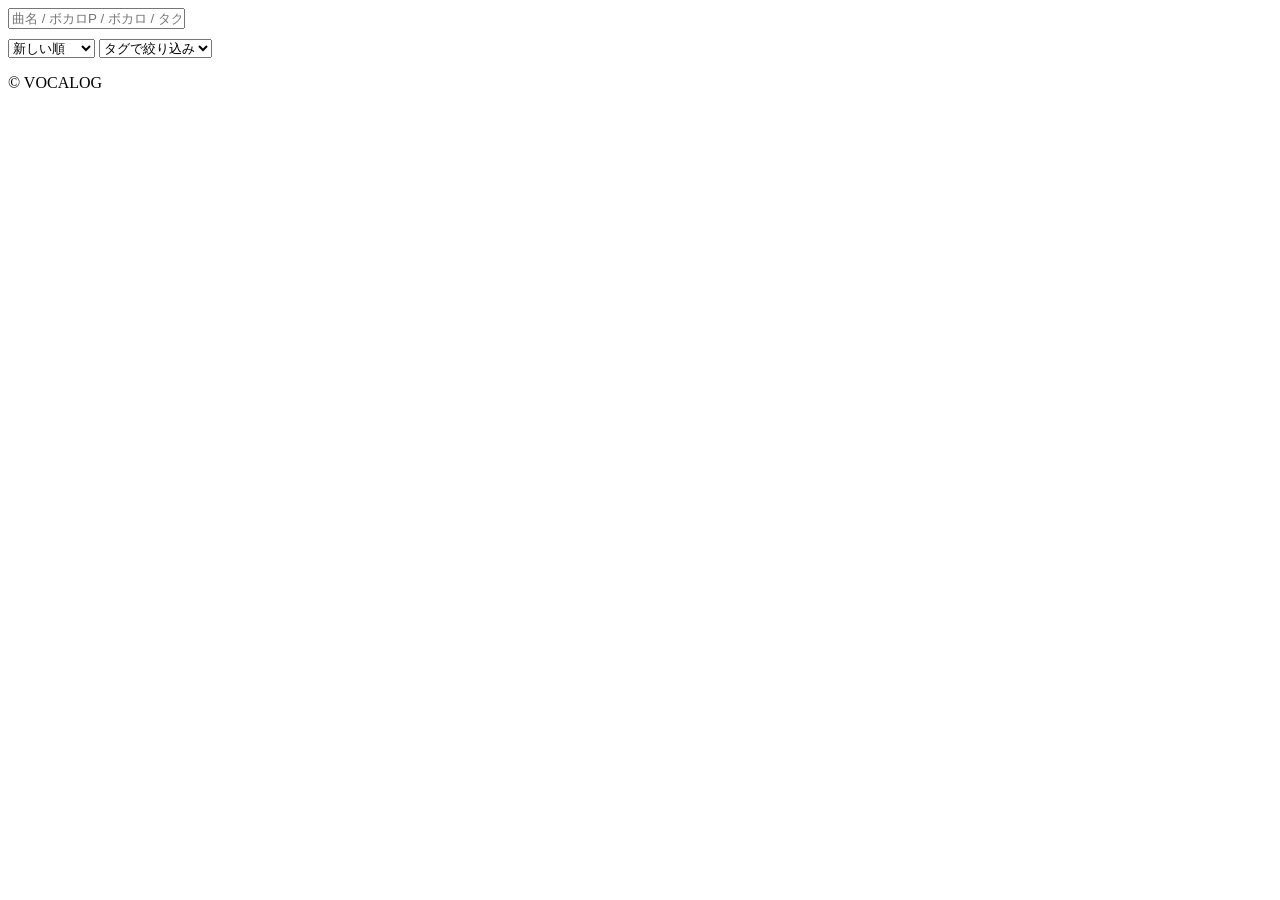
==== index.html @ 30a4adfd "Create index.html" ====
<!doctype html>
<html lang="ja" data-theme="light">
<head>
  <meta charset="utf-8" />
  <meta name="viewport" content="width=device-width, initial-scale=1" />
  <title>VOCALOG</title>
  <link rel="stylesheet" href="./styles.css" />
</head>
<body>
  <div id="header"></div>

  <main class="wrap">
    <div class="card">
      <input id="q" class="input" placeholder="曲名 / ボカロP / ボカロ / タグで検索" />
      <div class="row" style="margin-top:10px;">
        <select id="sort">
          <option value="new">新しい順</option>
          <option value="old">古い順</option>
          <option value="az">タイトル順</option>
        </select>
        <select id="tag">
          <option value="">タグで絞り込み</option>
        </select>
      </div>
      <p class="muted" id="count"></p>
    </div>
     
    <div id="list" class="grid"></div>
    <div class="footer">© VOCALOG</div>
  </main>

  <script src="./theme.js"></script>
  <script type="module" src="./songlist.js"></script>
</body>
</html>
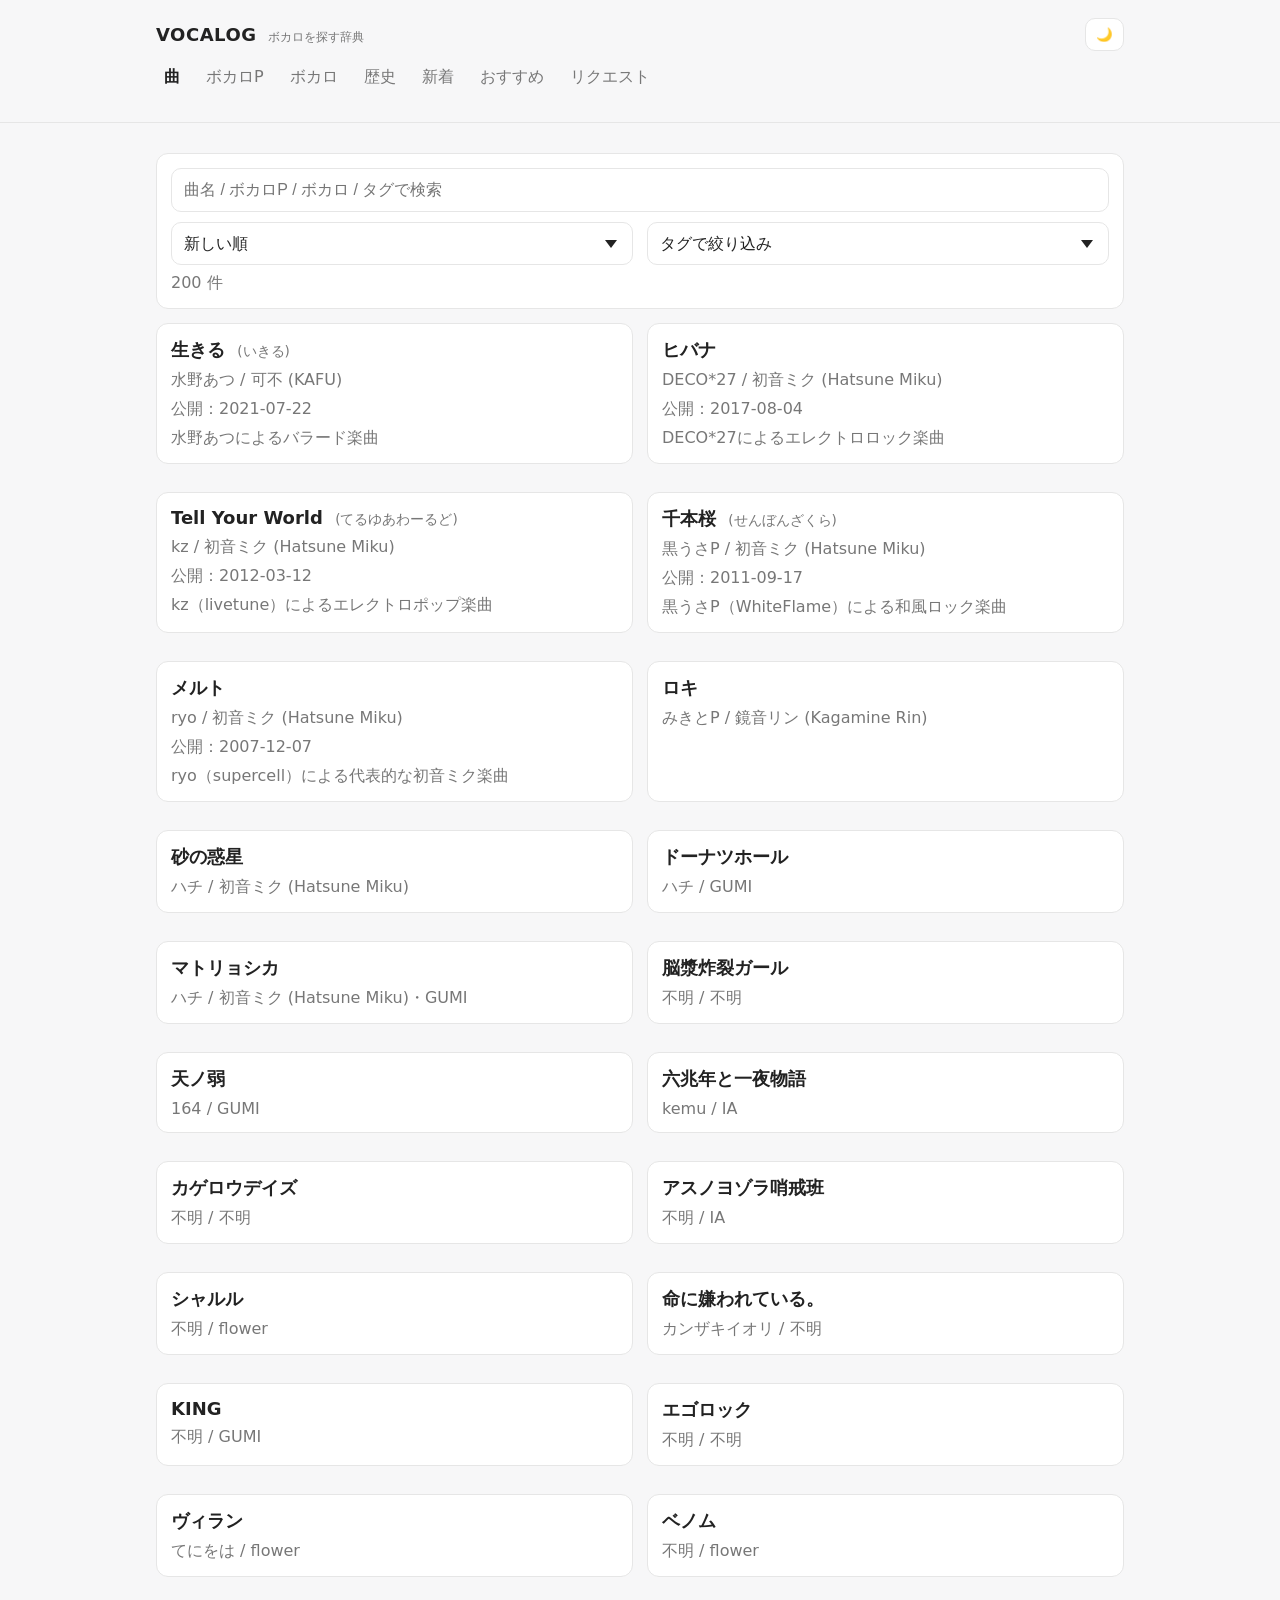
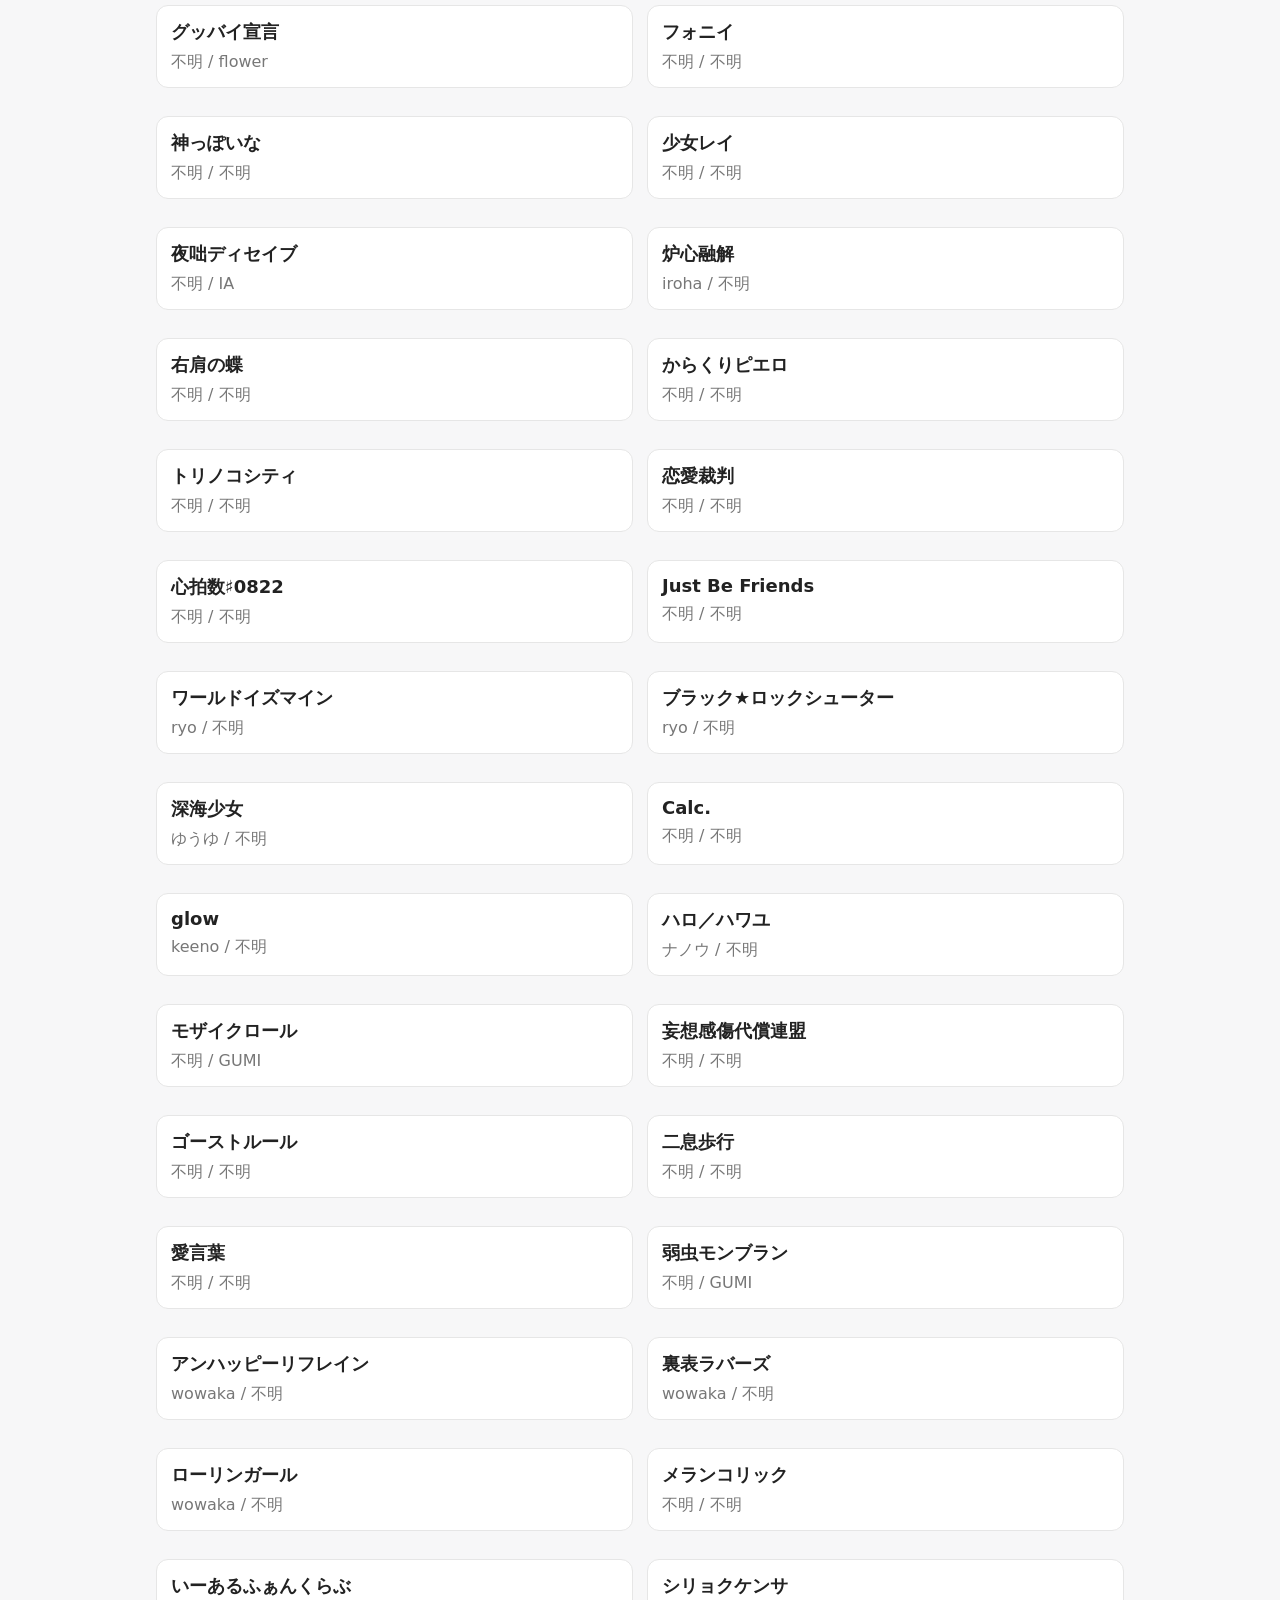
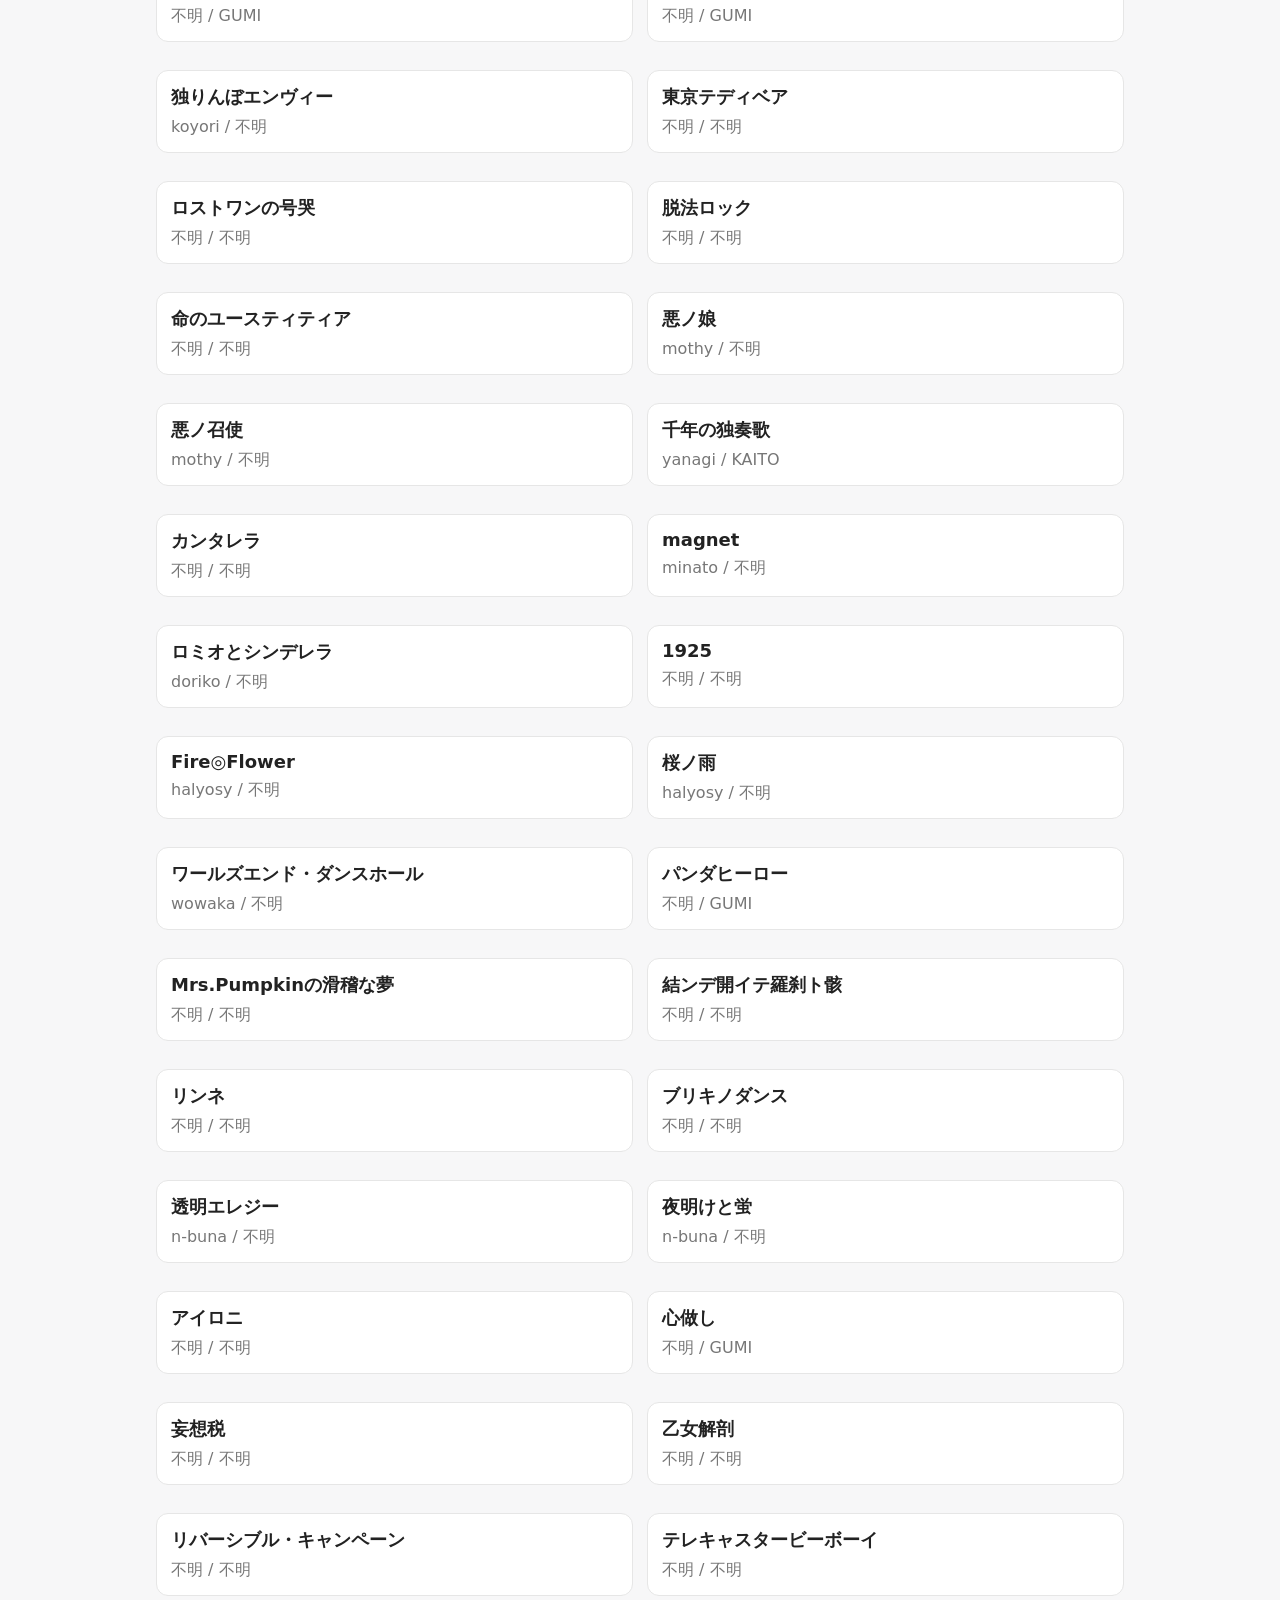
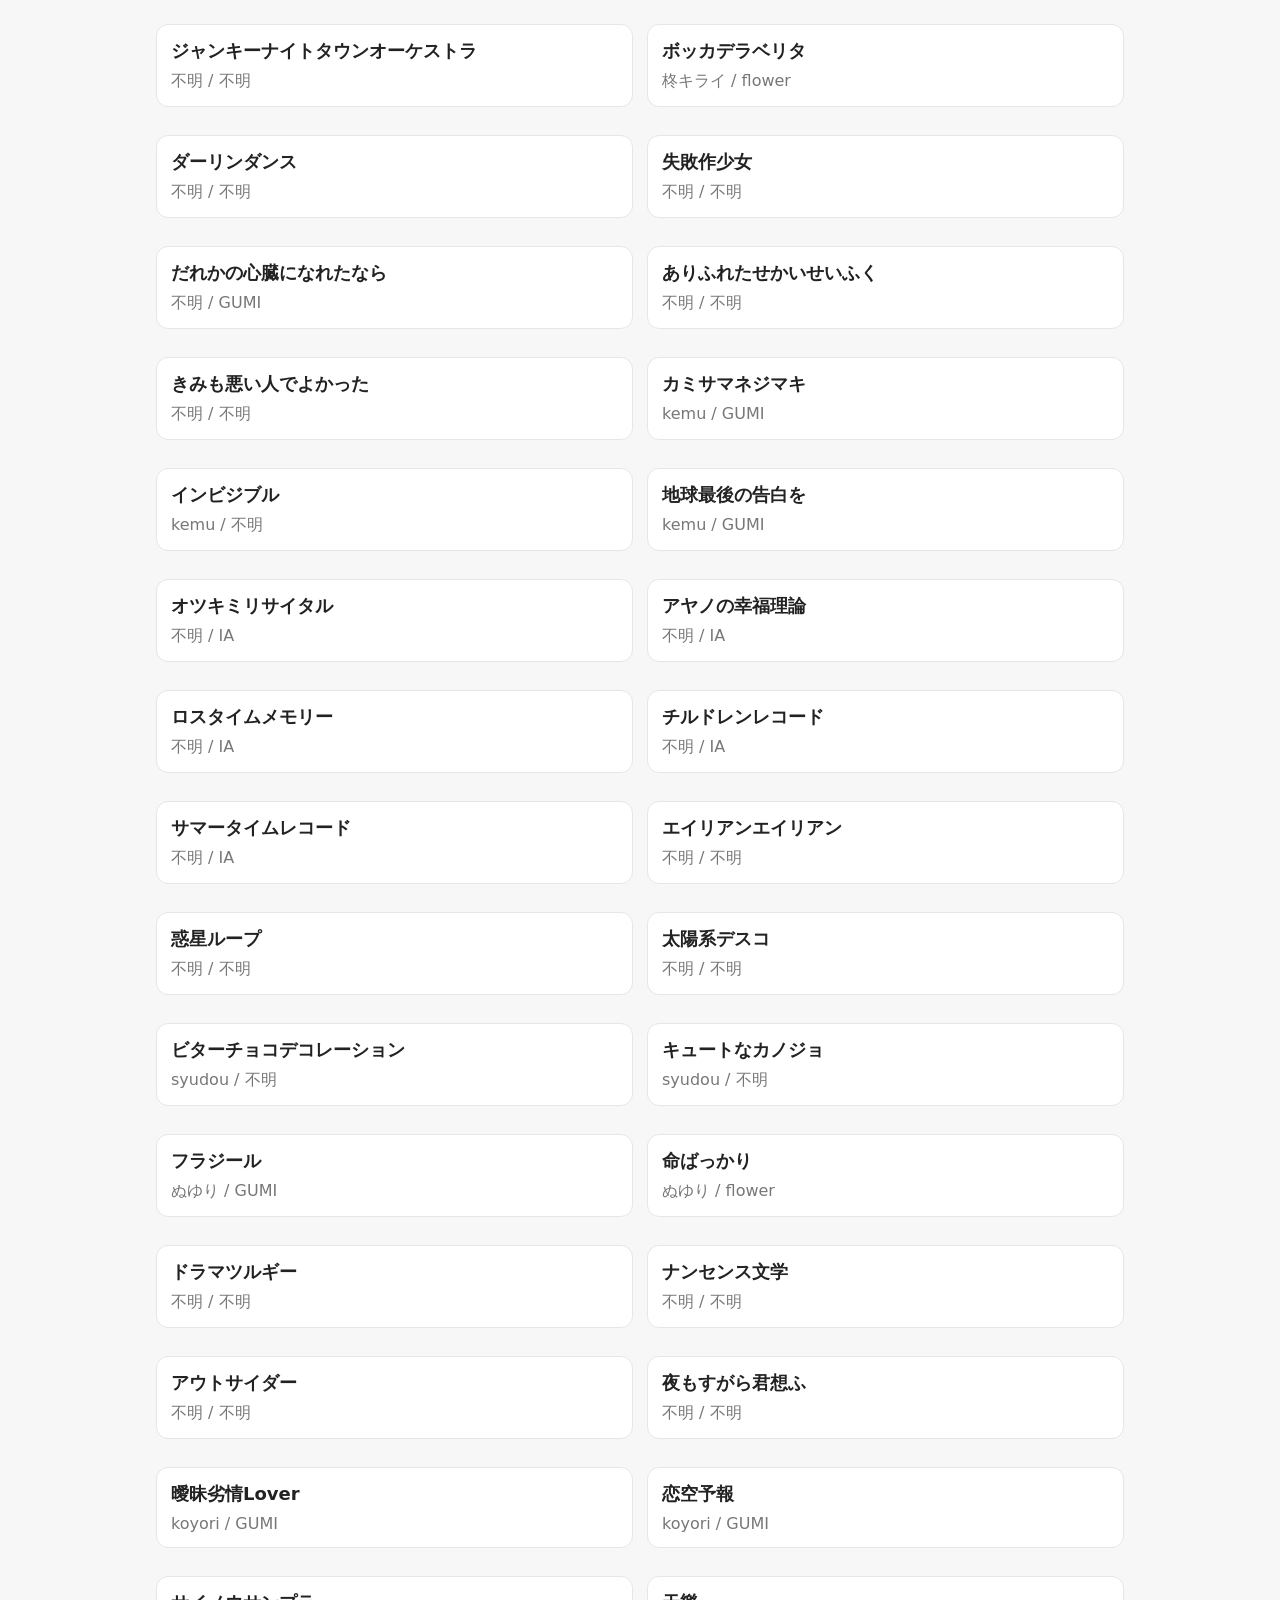
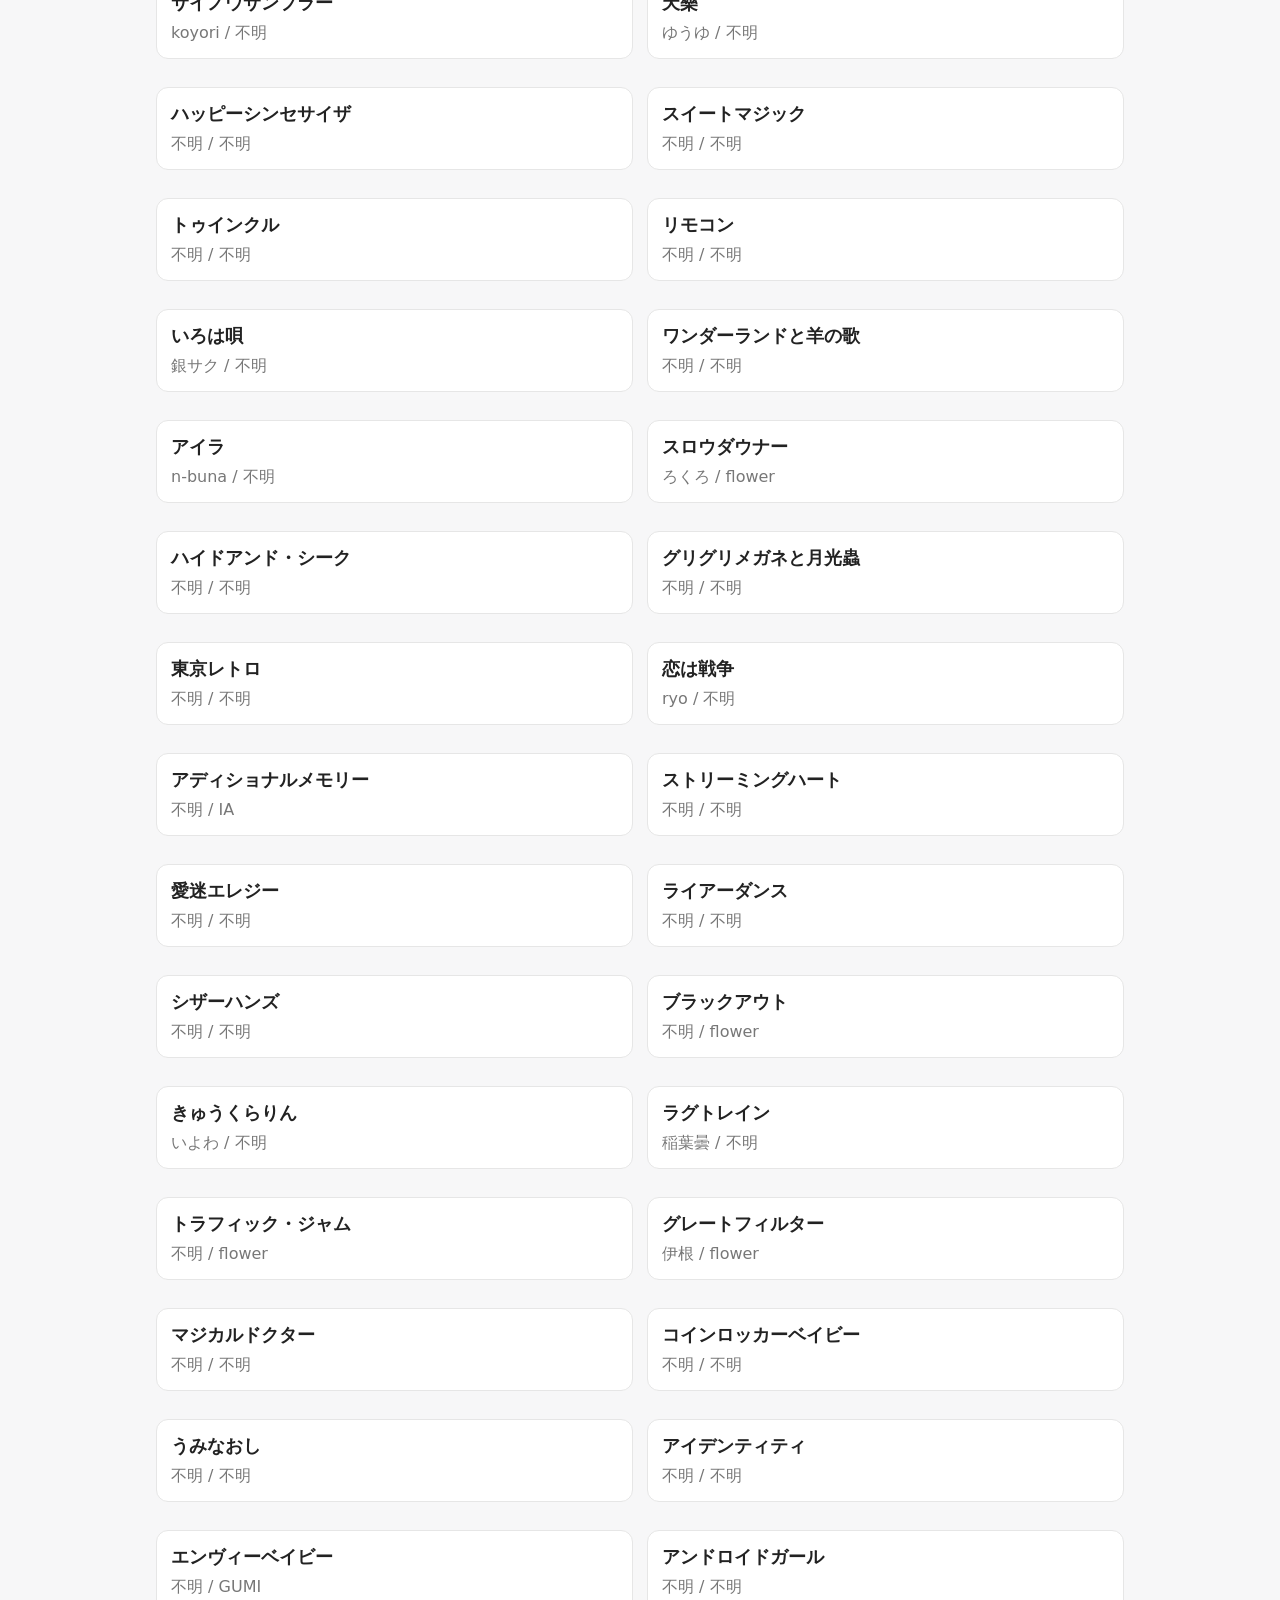
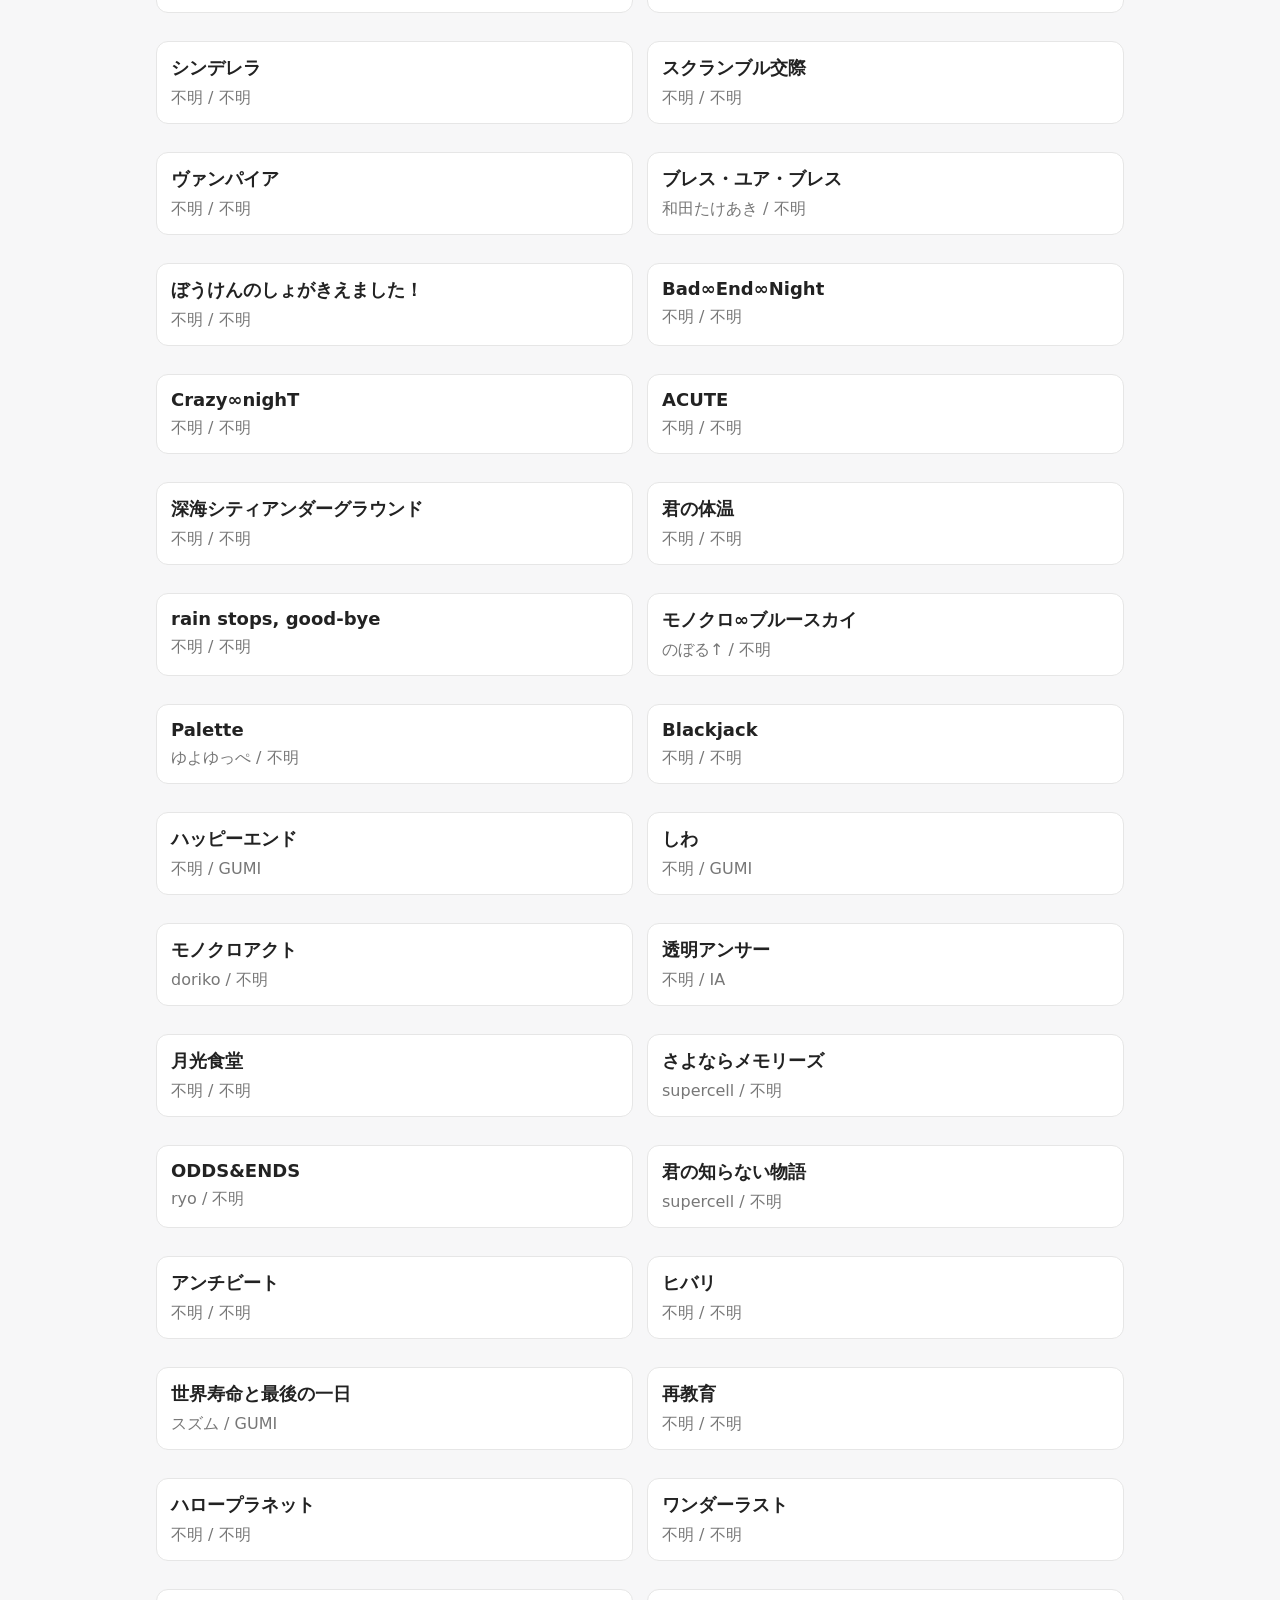
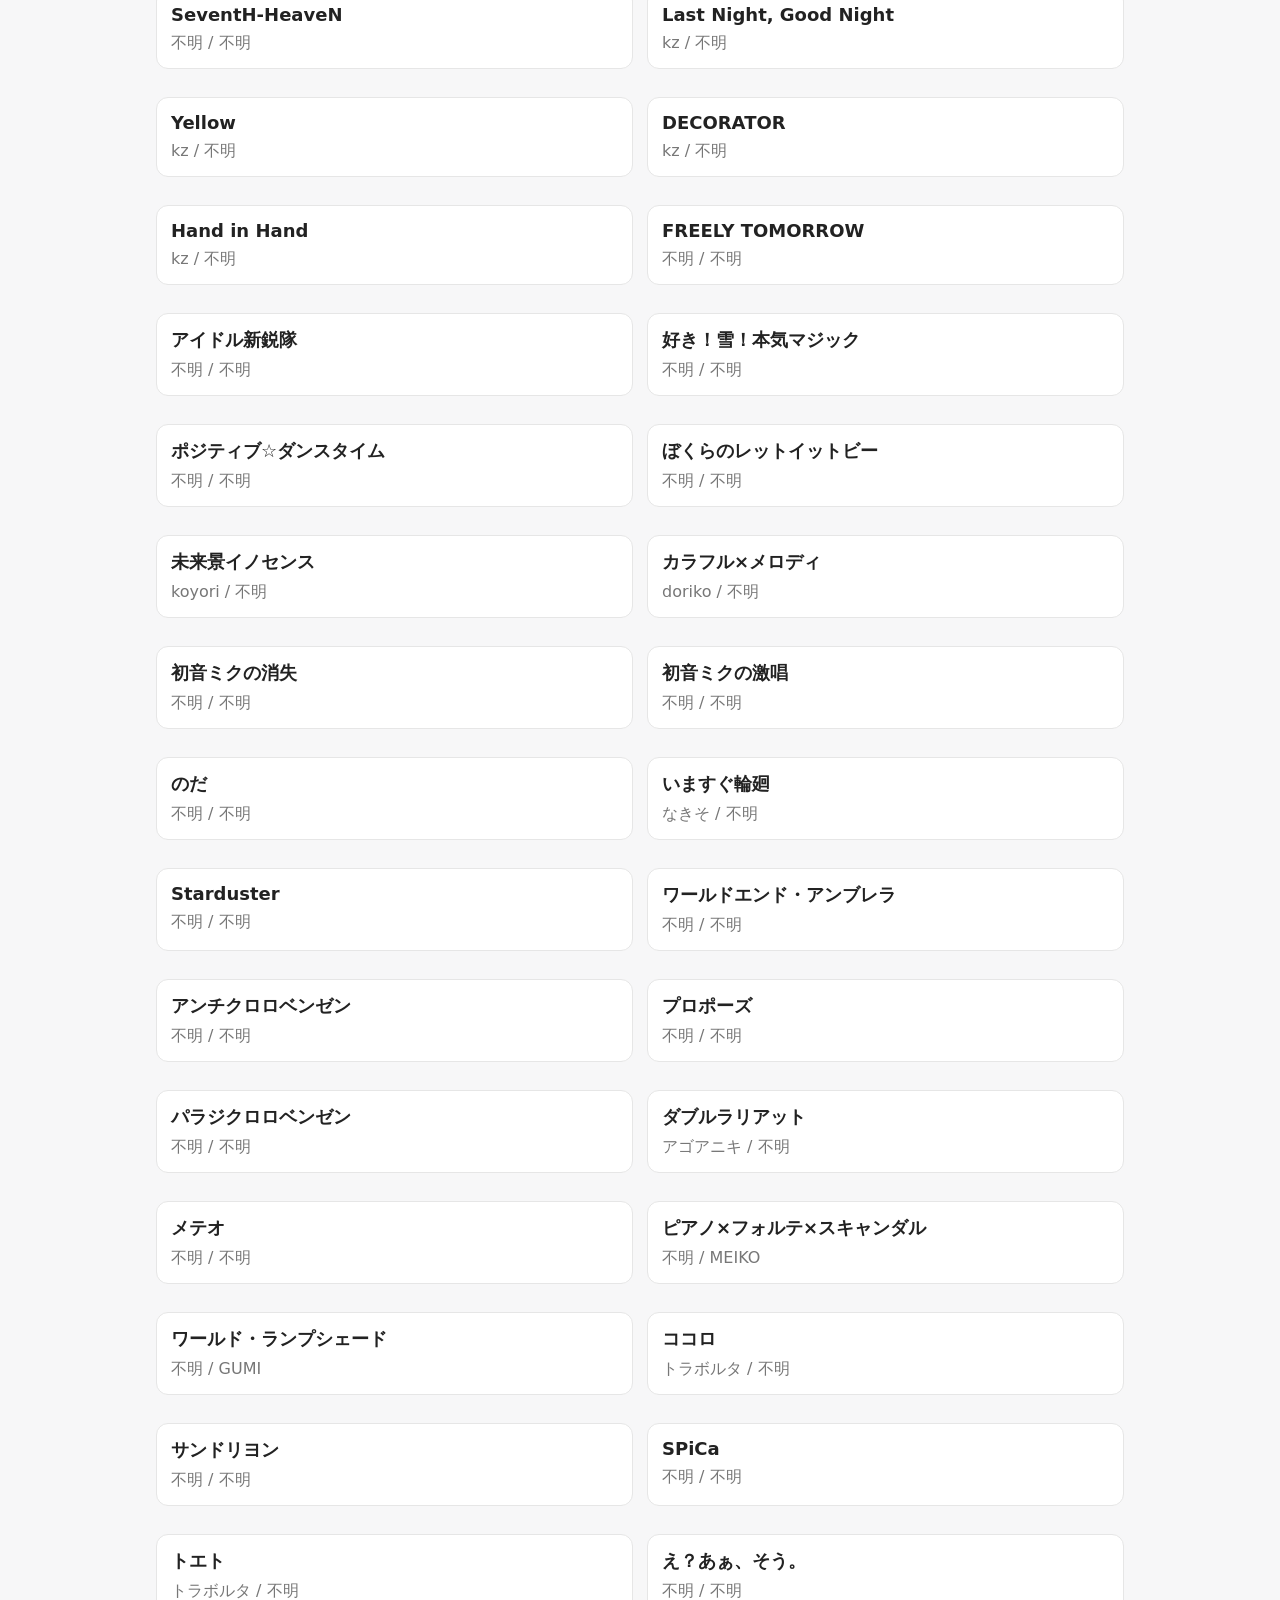
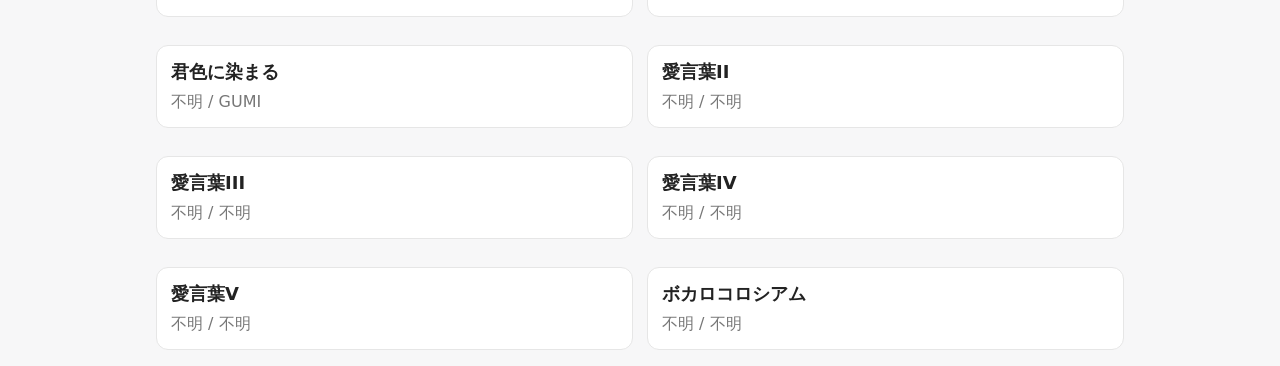
==== commit bf73579c: "Update index.html" ====
--- a/index.html
+++ b/index.html
@@ -26,7 +26,6 @@
     </div>
      
     <div id="list" class="grid"></div>
-    <div class="footer">© VOCALOG</div>
   </main>
 
   <script src="./theme.js"></script>
--- a/styles.css
+++ b/styles.css
@@ -0,0 +1,265 @@
+:root{
+  --bg:#f7f7f8;
+  --card:#ffffff;
+  --text:#222;
+  --muted:#777;
+  --border:#e6e6e6;
+  --link:#222;
+}
+
+[data-theme="dark"]{
+  --bg:#121212;
+  --card:#1e1e1e;
+  --text:#eaeaea;
+  --muted:#b5b5b5;
+  --border:#2a2a2a;
+  --link:#eaeaea;
+}
+
+*{ box-sizing:border-box; }
+body{
+  margin:0;
+  background:var(--bg);
+  color:var(--text);
+  font-family: system-ui, -apple-system, "Noto Sans JP", sans-serif;
+}
+
+.wrap{ max-width:1000px; margin:0 auto; padding:16px; }
+
+.header{
+  position:sticky; top:0;
+  background:var(--bg);
+  border-bottom:1px solid var(--border);
+  z-index:10;
+}
+.headerRow{ display:flex; align-items:center; justify-content:space-between; gap:10px; }
+
+.brand{ display:flex; gap:12px; align-items:baseline; text-decoration:none; color:inherit; }
+.logo{ margin:8px 0; font-size:18px; letter-spacing:.5px; }
+.sub{ color:var(--muted); font-size:12px; }
+
+.nav{
+  display:flex;
+  gap:10px;
+  flex-wrap:wrap;
+  margin:8px 0 12px;
+  row-gap:8px;
+}
+.nav a{
+  text-decoration:none; color:var(--muted);
+  padding:6px 8px; border-radius:10px;
+}
+.nav a:hover{ background:var(--card); color:var(--text); }
+
+.btn{
+  border:1px solid var(--border);
+  background:var(--card);
+  color:var(--text);
+  border-radius:10px;
+  padding:8px 10px;
+  cursor:pointer;
+}
+
+.card{
+  background:var(--card);
+  border:1px solid var(--border);
+  border-radius:12px;
+  padding:14px;
+  margin-top:14px;
+}
+
+.input, select, textarea{
+  width:100%;
+  padding:12px 12px;
+  border:1px solid var(--border);
+  background:var(--card);
+  color:var(--text);
+  border-radius:10px;
+  font-size:16px;
+}
+textarea{ min-height:120px; resize:vertical; }
+
+.row{ display:flex; gap:10px; flex-wrap:wrap; align-items:center; }
+.row > *{ flex:1; min-width:160px; }
+
+.grid{ display:grid; grid-template-columns:1fr; gap:14px; }
+@media (min-width:900px){ .grid{ grid-template-columns:1fr 1fr; } }
+
+.cardLink{ text-decoration:none; color:inherit; display:block; }
+.title{ margin:0 0 6px; font-size:18px; }
+.muted{ color:var(--muted); margin:8px 0 0; }
+
+.tags{ display:flex; flex-wrap:wrap; gap:6px; margin:10px 0; }
+.tag{
+  border:1px solid var(--border);
+  padding:4px 8px;
+  border-radius:999px;
+  font-size:12px;
+  color:var(--muted);
+}
+
+.links{ display:flex; gap:10px; flex-wrap:wrap; margin:10px 0; }
+.link{ color:var(--link); text-decoration:underline; }
+
+iframe{ width:100%; aspect-ratio:16/9; border:0; border-radius:10px; }
+
+.footer{ margin:24px 0 40px; color:var(--muted); font-size:12px; }
+.notice{
+  padding:12px;
+  border:1px dashed var(--border);
+  border-radius:12px;
+  margin-top:14px;
+  color:var(--muted);
+}
+
+.reading{
+  font-size: 0.75em;
+  color: var(--muted);
+  margin-left: 6px;
+  font-weight: normal;
+}
+
+.list{ display:flex; flex-direction:column; gap:10px; margin-top:10px; }
+
+.archiveItem{
+  display:flex;
+  justify-content:space-between;
+  align-items:center;
+  padding:10px 12px;
+  border:1px solid var(--border);
+  border-radius:12px;
+  text-decoration:none;
+  color:inherit;
+  background:transparent;
+}
+.archiveItem:hover{ background:var(--card); }
+
+.archiveItem.active{
+  background:var(--card);
+  border-color: var(--text);
+}
+
+.archiveTitle{ font-weight:600; }
+
+.repCard{
+  border:2px solid var(--border);
+  box-shadow:0 8px 24px rgba(0,0,0,.06);
+}
+
+.popularCard{
+  border:1px dashed var(--border);
+}
+
+.dateLabel{
+  font-variant-numeric: tabular-nums;
+}
+
+.songTitleLine .title.songTitle{
+  display:flex;
+  align-items:baseline;
+  flex-wrap:wrap;
+  gap:8px;
+}
+
+.songTitleLine .songTitleText{
+  font-weight:800;
+}
+
+.songTitleLine .titleArrow{
+  color:var(--muted);
+  font-weight:600;
+}
+
+.songTitleLine .songBadges .pill{
+  margin-left:0;
+}
+
+::-webkit-scrollbar {
+  width: 8px;
+}
+
+::-webkit-scrollbar-track {
+  background: var(--bg);
+}
+
+::-webkit-scrollbar-thumb {
+  background: #d6d6d6;
+  border-radius: 10px;
+  border: 2px solid var(--bg);
+}
+
+::-webkit-scrollbar-thumb:hover {
+  background: #bcbcbc;
+}
+
+[data-theme="dark"] ::-webkit-scrollbar-track {
+  background: var(--bg);
+}
+
+[data-theme="dark"] ::-webkit-scrollbar-thumb {
+  background: #2f3540;
+  border-radius: 10px;
+  border: 2px solid var(--bg);
+}
+
+[data-theme="dark"] ::-webkit-scrollbar-thumb:hover {
+  background: #3b4350;
+}
+
+* {
+  scrollbar-width: thin;
+  scrollbar-color: var(--border) var(--bg);
+}
+
+[data-theme="dark"] * {
+  scrollbar-color: #2f3540 var(--bg);
+}
+
+.selectWrap{
+  position: relative;
+  flex: 1;
+  min-width: 160px;
+}
+
+.selectWrap select{
+  width: 100%;
+  padding: 12px;
+  padding-right: 44px;
+  appearance: none;
+  -webkit-appearance: none;
+  -moz-appearance: none;
+  background: var(--card);
+  background-image: none !important;
+  color: var(--text);
+  border: 1px solid var(--border);
+  border-radius: 10px;
+  font-size: 16px;
+}
+
+.selectWrap::after{
+  content: "";
+  position: absolute;
+  right: 16px;
+  top: 50%;
+  transform: translateY(-50%);
+  border-left: 6px solid transparent;
+  border-right: 6px solid transparent;
+  border-top: 8px solid var(--text);
+  pointer-events: none;
+}
+
+select::-ms-expand {
+  display: none;
+}
+
+.row{
+  display:grid;
+  grid-template-columns:1fr;
+  gap:14px;
+}
+
+@media (min-width:900px){
+  .row{
+    grid-template-columns:1fr 1fr;
+  }
+}
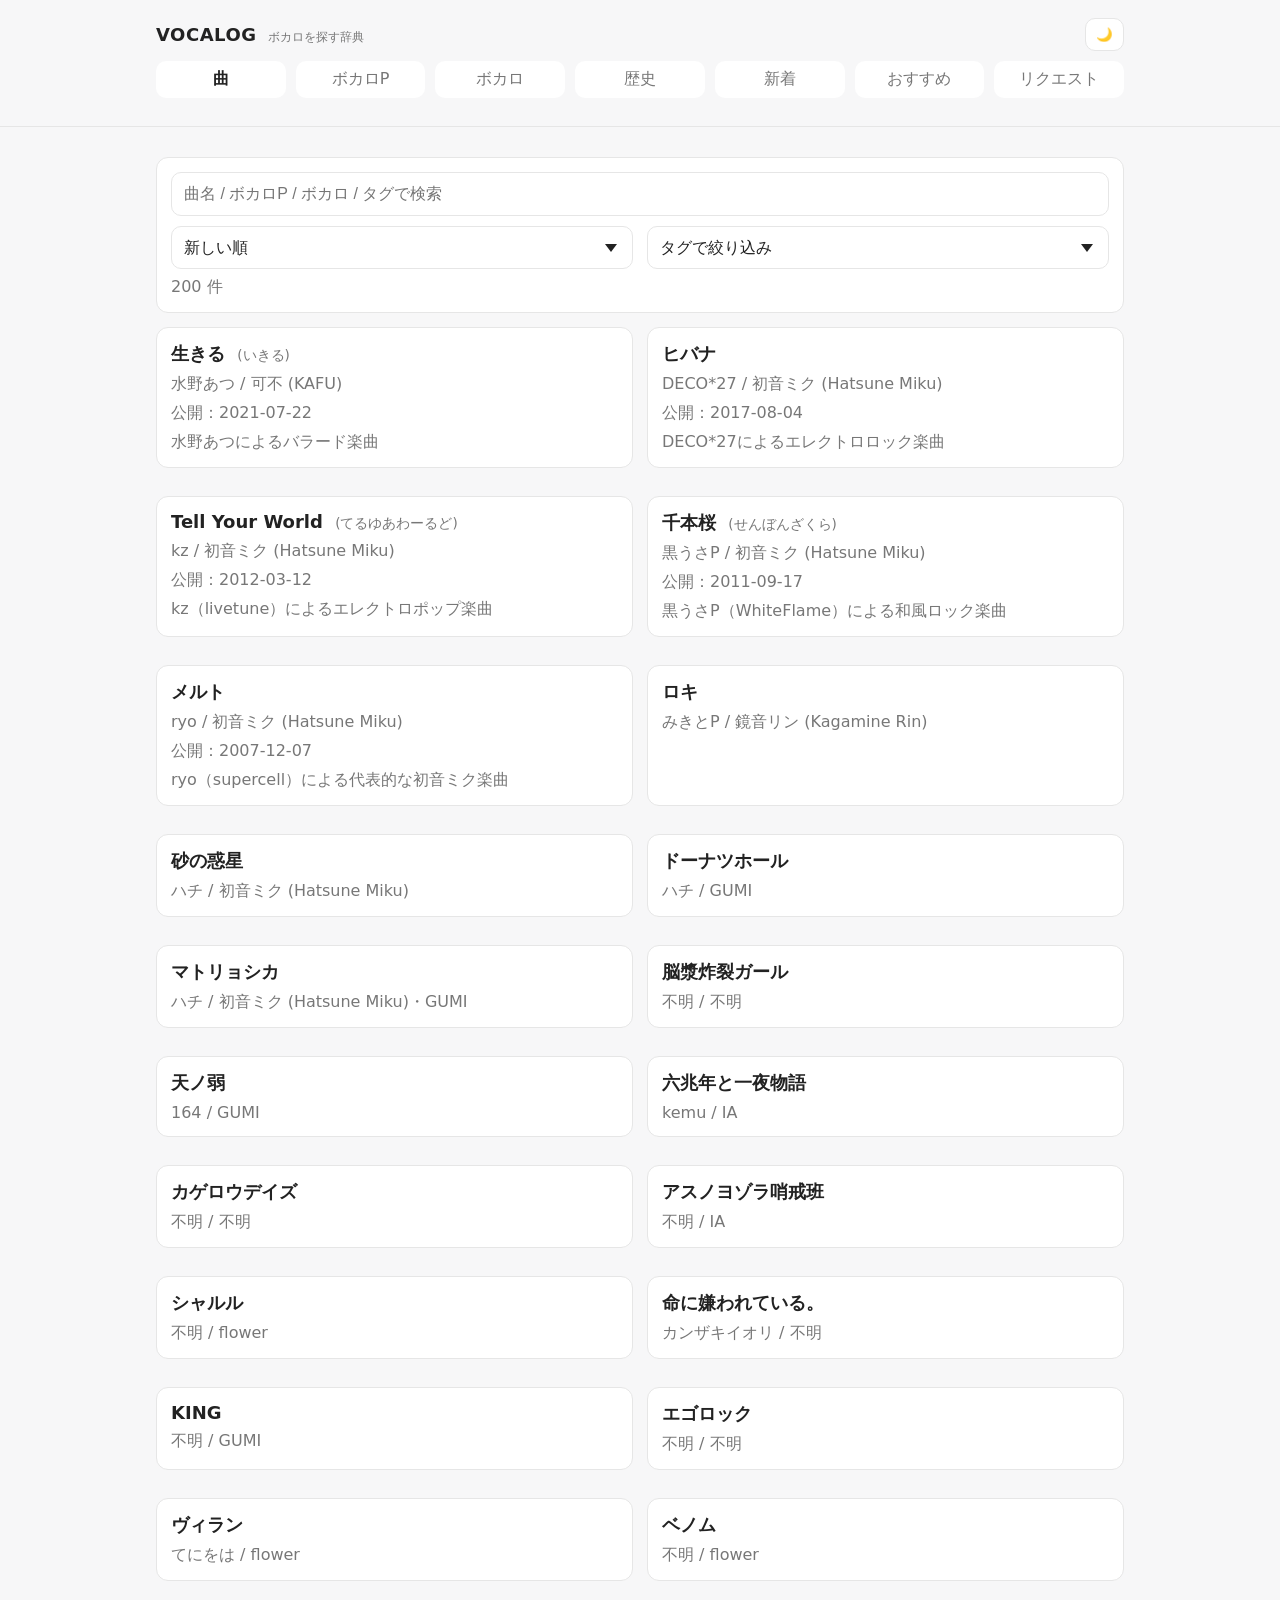
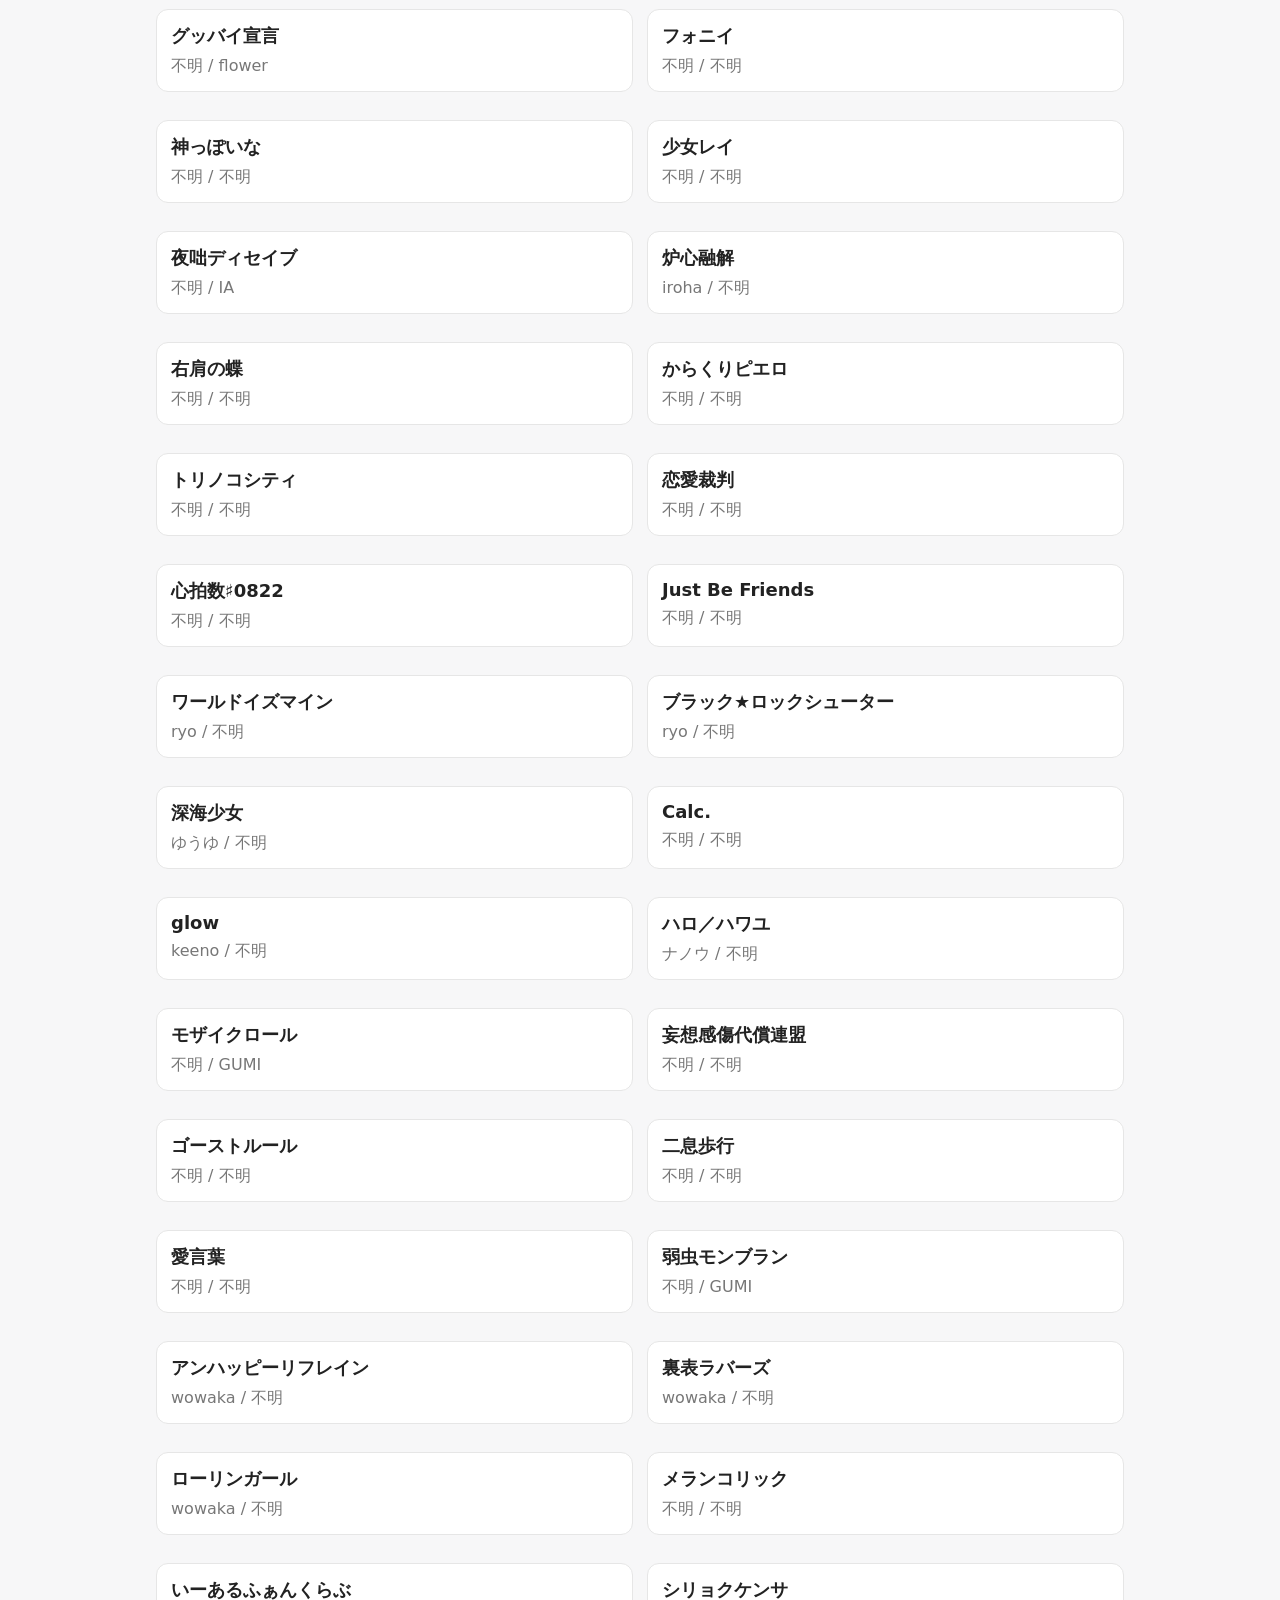
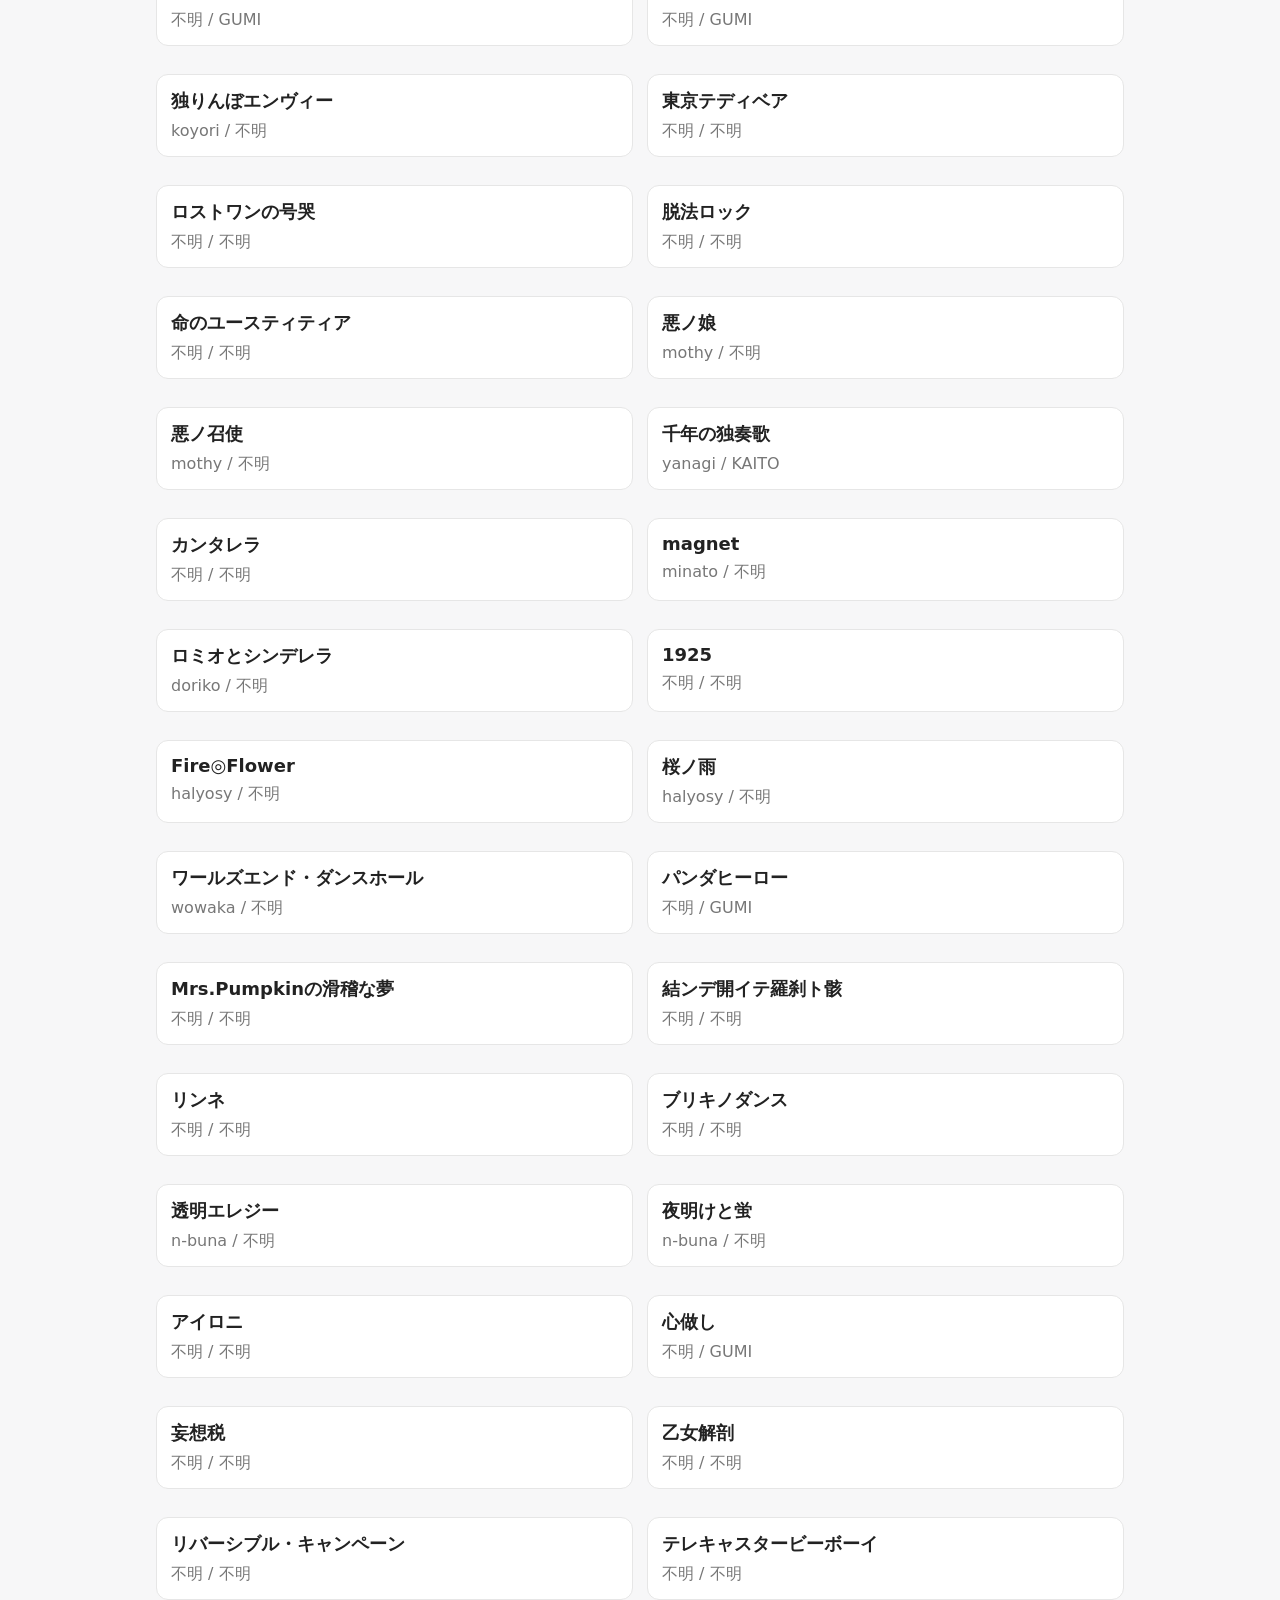
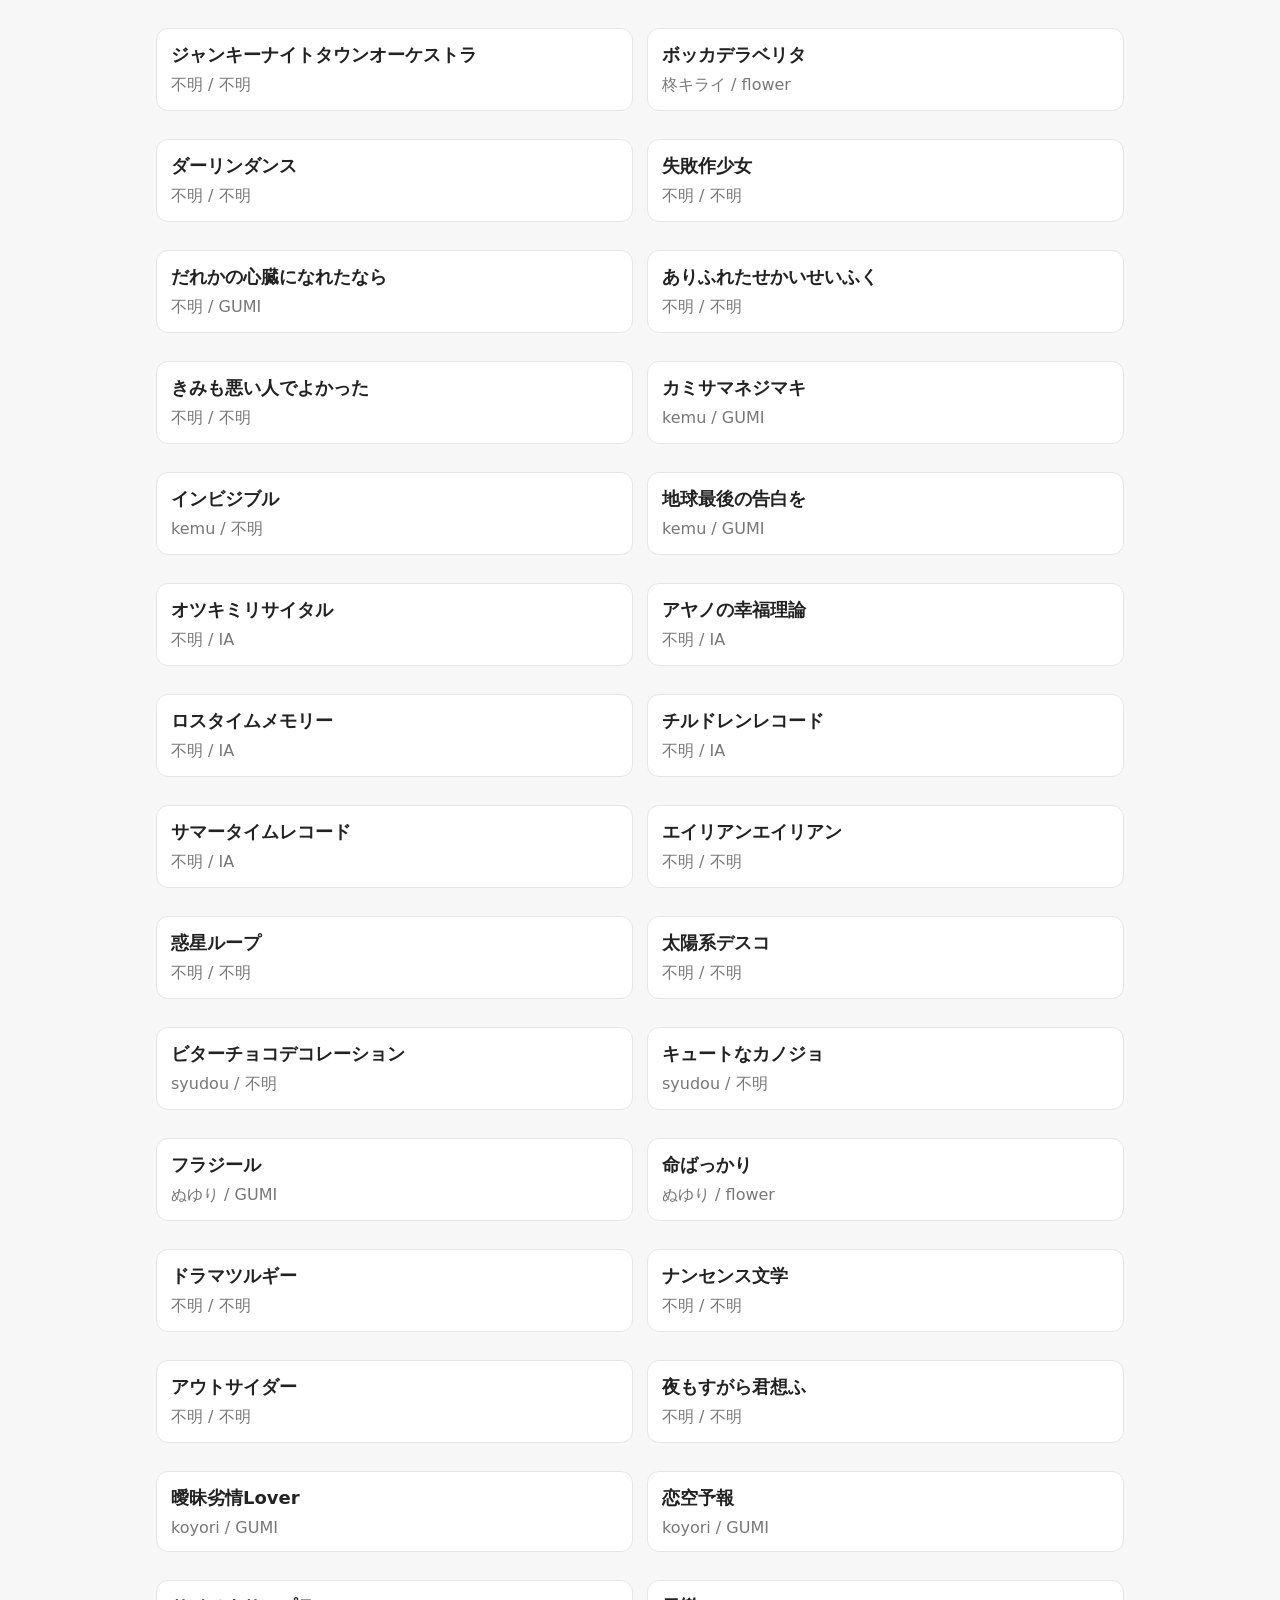
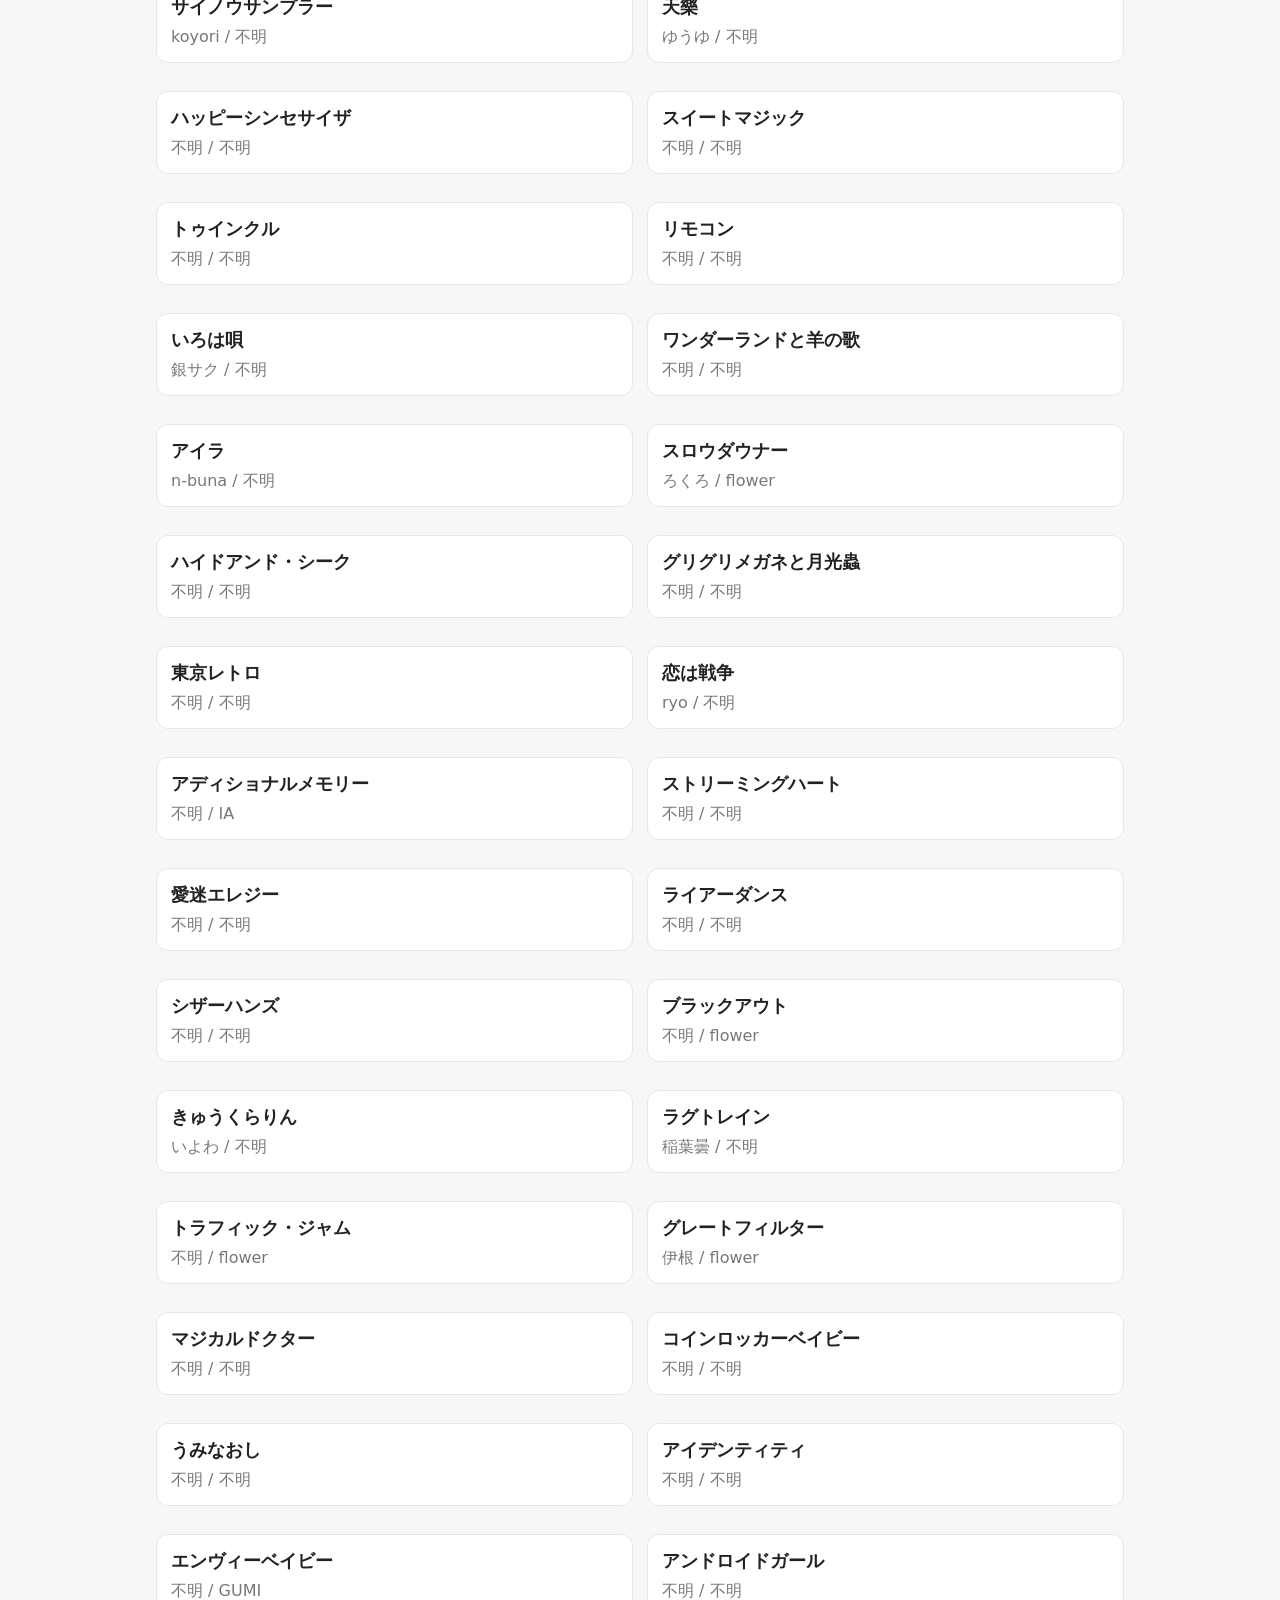
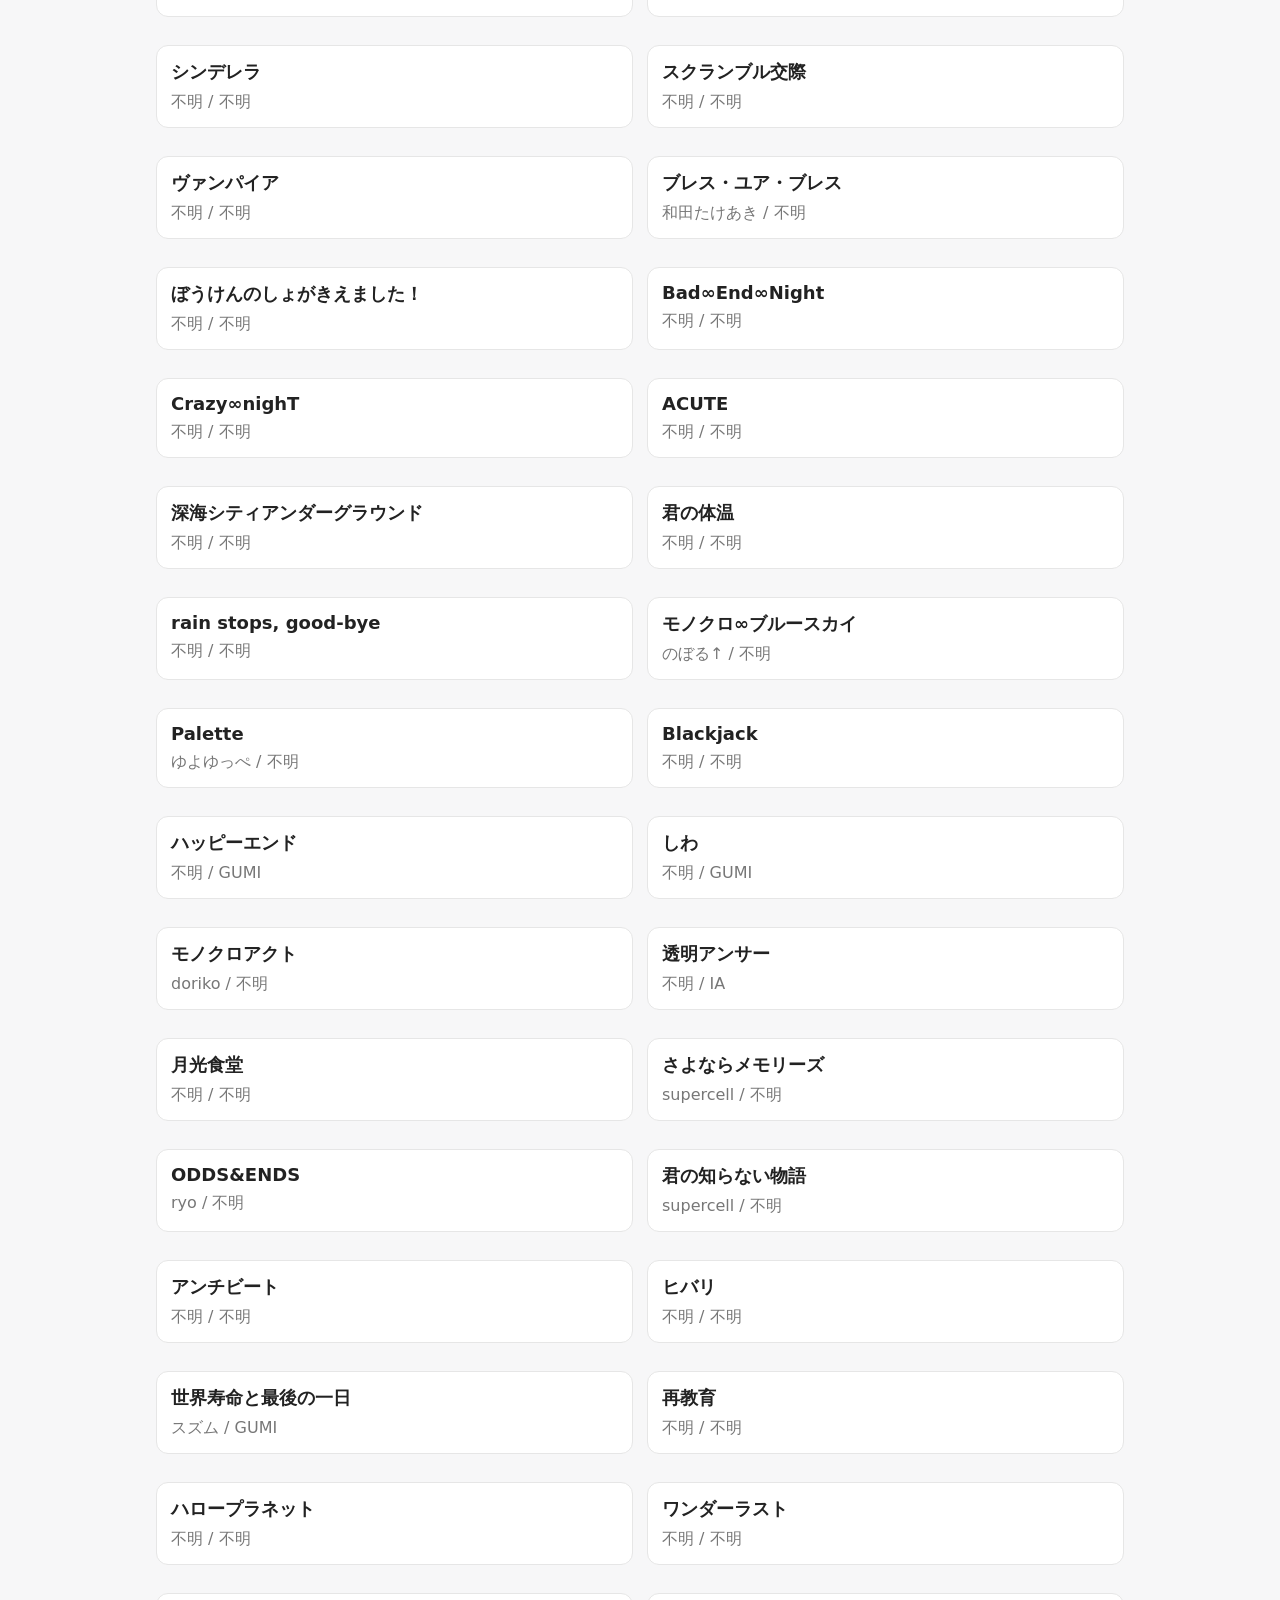
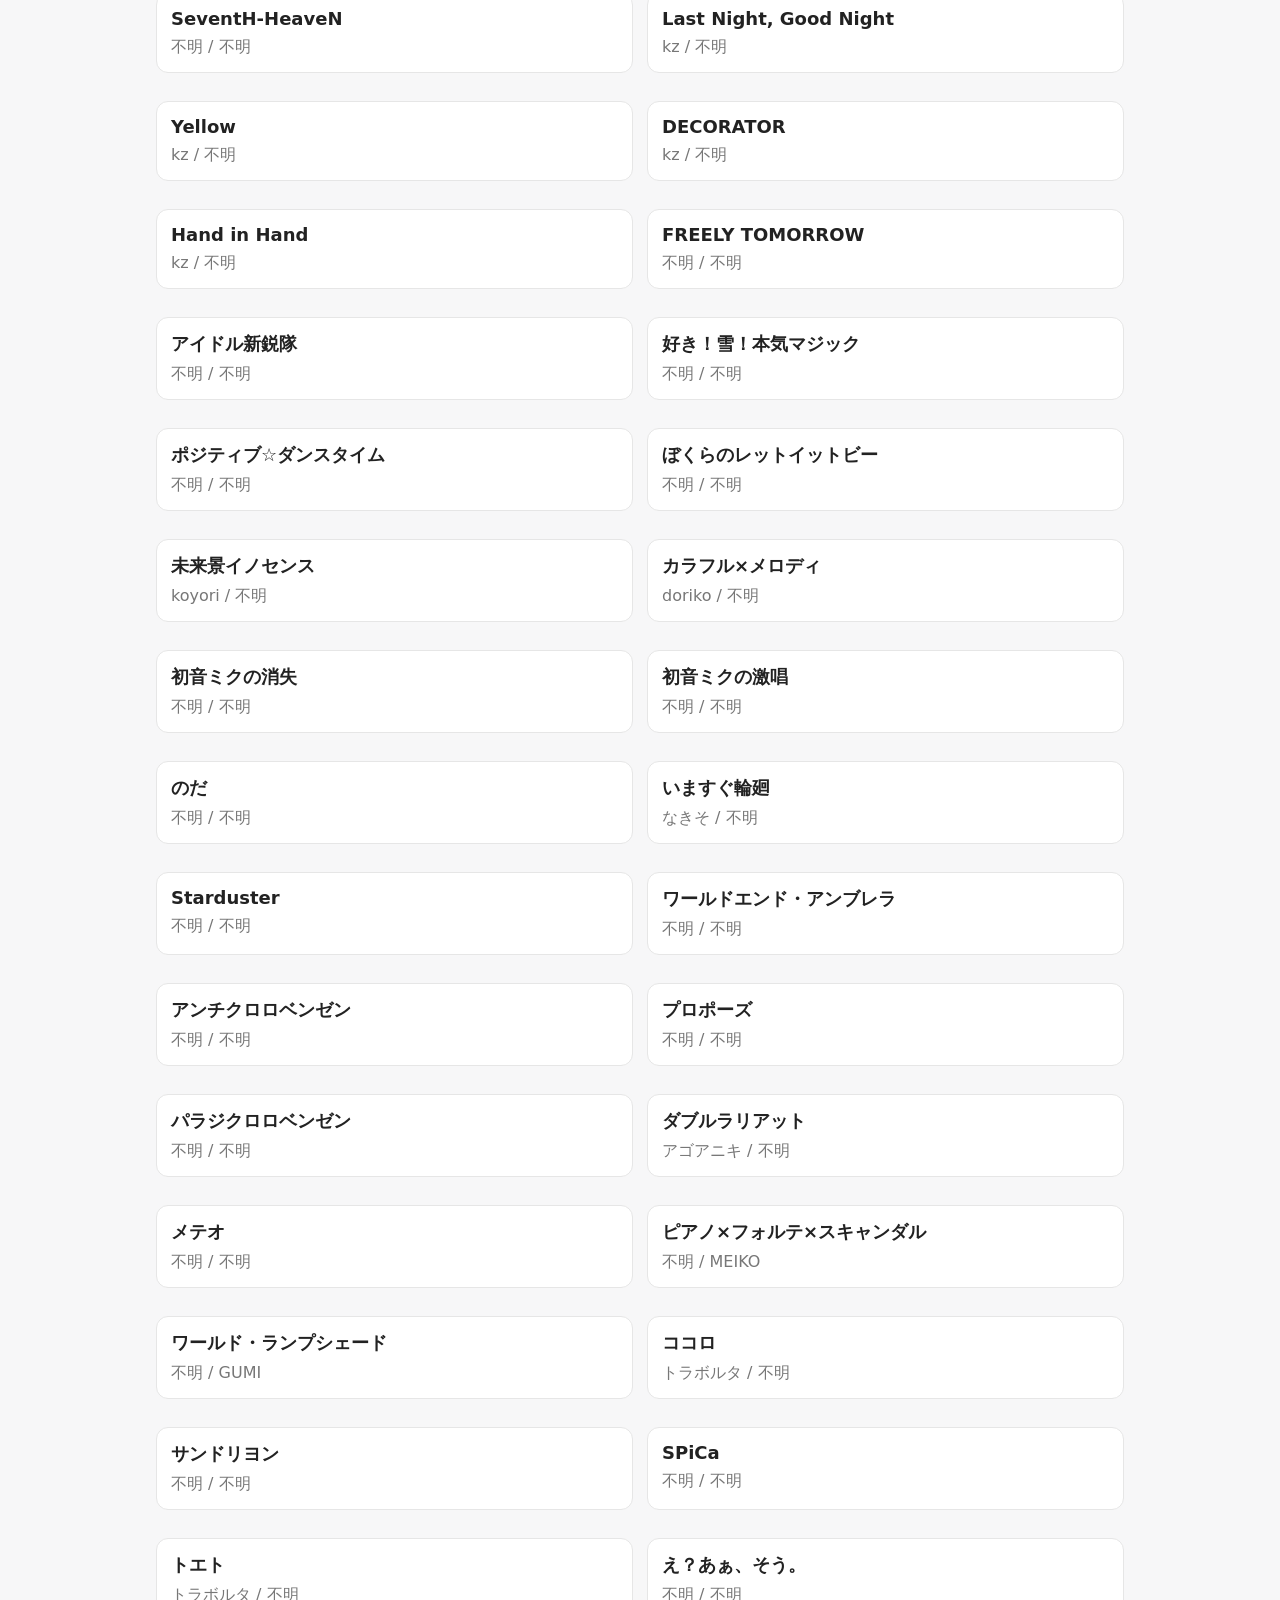
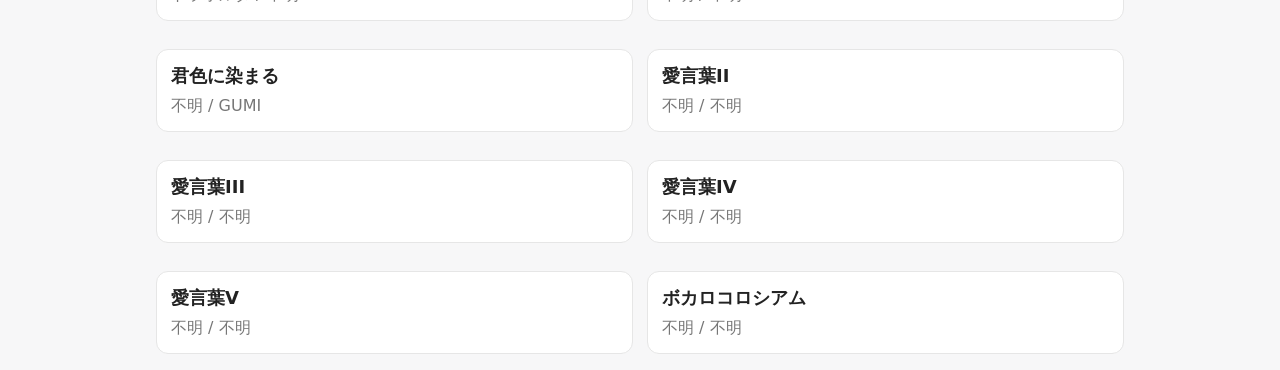
==== commit 37468b67: "Update index.html" ====
--- a/index.html
+++ b/index.html
@@ -4,6 +4,14 @@
   <meta charset="utf-8" />
   <meta name="viewport" content="width=device-width, initial-scale=1" />
   <title>VOCALOG</title>
+
+  <script>
+    (function() {
+      const saved = localStorage.getItem("vocalog-theme") || "light";
+      document.documentElement.setAttribute("data-theme", saved);
+    })();
+  </script>
+  
   <link rel="stylesheet" href="./styles.css" />
 </head>
 <body>
@@ -16,7 +24,6 @@
         <select id="sort">
           <option value="new">新しい順</option>
           <option value="old">古い順</option>
-          <option value="az">タイトル順</option>
         </select>
         <select id="tag">
           <option value="">タグで絞り込み</option>
--- a/styles.css
+++ b/styles.css
@@ -1,3 +1,7 @@
+html {
+  overflow-y: scroll;
+}
+
 :root{
   --bg:#f7f7f8;
   --card:#ffffff;
@@ -39,15 +43,21 @@
 .sub{ color:var(--muted); font-size:12px; }
 
 .nav{
-  display:flex;
-  gap:10px;
-  flex-wrap:wrap;
-  margin:8px 0 12px;
-  row-gap:8px;
-}
+  display: flex;
+  gap: 10px;
+  flex-wrap: wrap;
+  margin: 8px 0 12px;
+}
+
 .nav a{
-  text-decoration:none; color:var(--muted);
-  padding:6px 8px; border-radius:10px;
+  flex: 1;
+  min-width: 80px;
+  text-align: center;
+  text-decoration: none;
+  color: var(--muted);
+  padding: 8px 12px;
+  border-radius: 10px;
+  background: var(--card);
 }
 .nav a:hover{ background:var(--card); color:var(--text); }
 
@@ -79,11 +89,17 @@
 }
 textarea{ min-height:120px; resize:vertical; }
 
-.row{ display:flex; gap:10px; flex-wrap:wrap; align-items:center; }
-.row > *{ flex:1; min-width:160px; }
-
-.grid{ display:grid; grid-template-columns:1fr; gap:14px; }
-@media (min-width:900px){ .grid{ grid-template-columns:1fr 1fr; } }
+.grid, .row { 
+  display: grid; 
+  grid-template-columns: 1fr; 
+  gap: 14px; 
+}
+
+@media (min-width: 900px){ 
+  .grid, .row { 
+    grid-template-columns: 1fr 1fr; 
+  } 
+}
 
 .cardLink{ text-decoration:none; color:inherit; display:block; }
 .title{ margin:0 0 6px; font-size:18px; }
@@ -142,12 +158,12 @@
 .archiveTitle{ font-weight:600; }
 
 .repCard{
-  border:2px solid var(--border);
+  border:1px solid var(--border);
   box-shadow:0 8px 24px rgba(0,0,0,.06);
 }
 
 .popularCard{
-  border:1px dashed var(--border);
+  border:1px solid var(--border);
 }
 
 .dateLabel{
@@ -251,15 +267,3 @@
 select::-ms-expand {
   display: none;
 }
-
-.row{
-  display:grid;
-  grid-template-columns:1fr;
-  gap:14px;
-}
-
-@media (min-width:900px){
-  .row{
-    grid-template-columns:1fr 1fr;
-  }
-}
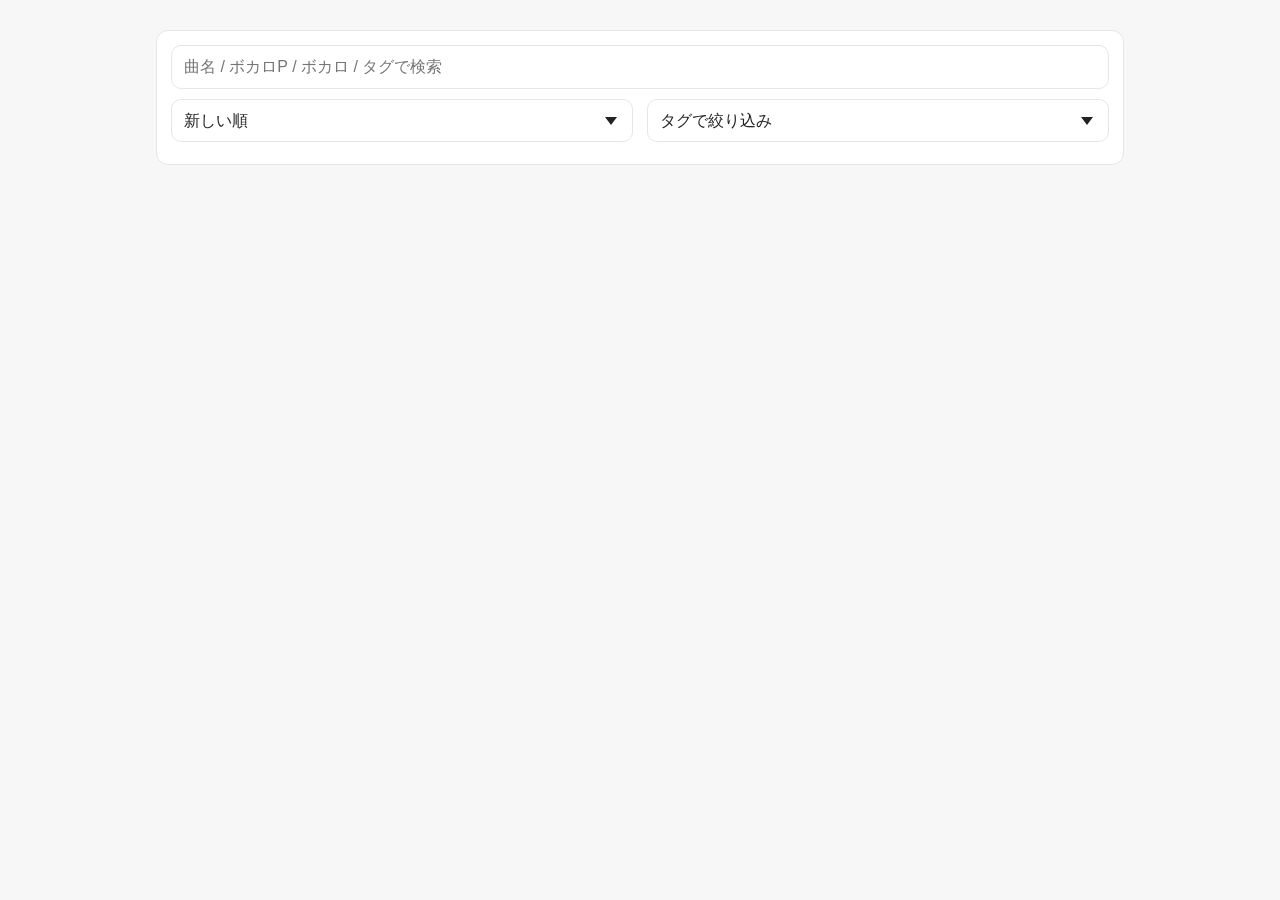
==== commit 6a98c441: "Add files via upload" ====
--- a/index.html
+++ b/index.html
@@ -22,9 +22,10 @@
       <input id="q" class="input" placeholder="曲名 / ボカロP / ボカロ / タグで検索" />
       <div class="row" style="margin-top:10px;">
         <select id="sort">
-          <option value="new">新しい順</option>
-          <option value="old">古い順</option>
-        </select>
+  <option value="new">新しい順</option>
+  <option value="old">古い順</option>
+  <option value="kana">かな順</option>
+</select>
         <select id="tag">
           <option value="">タグで絞り込み</option>
         </select>
